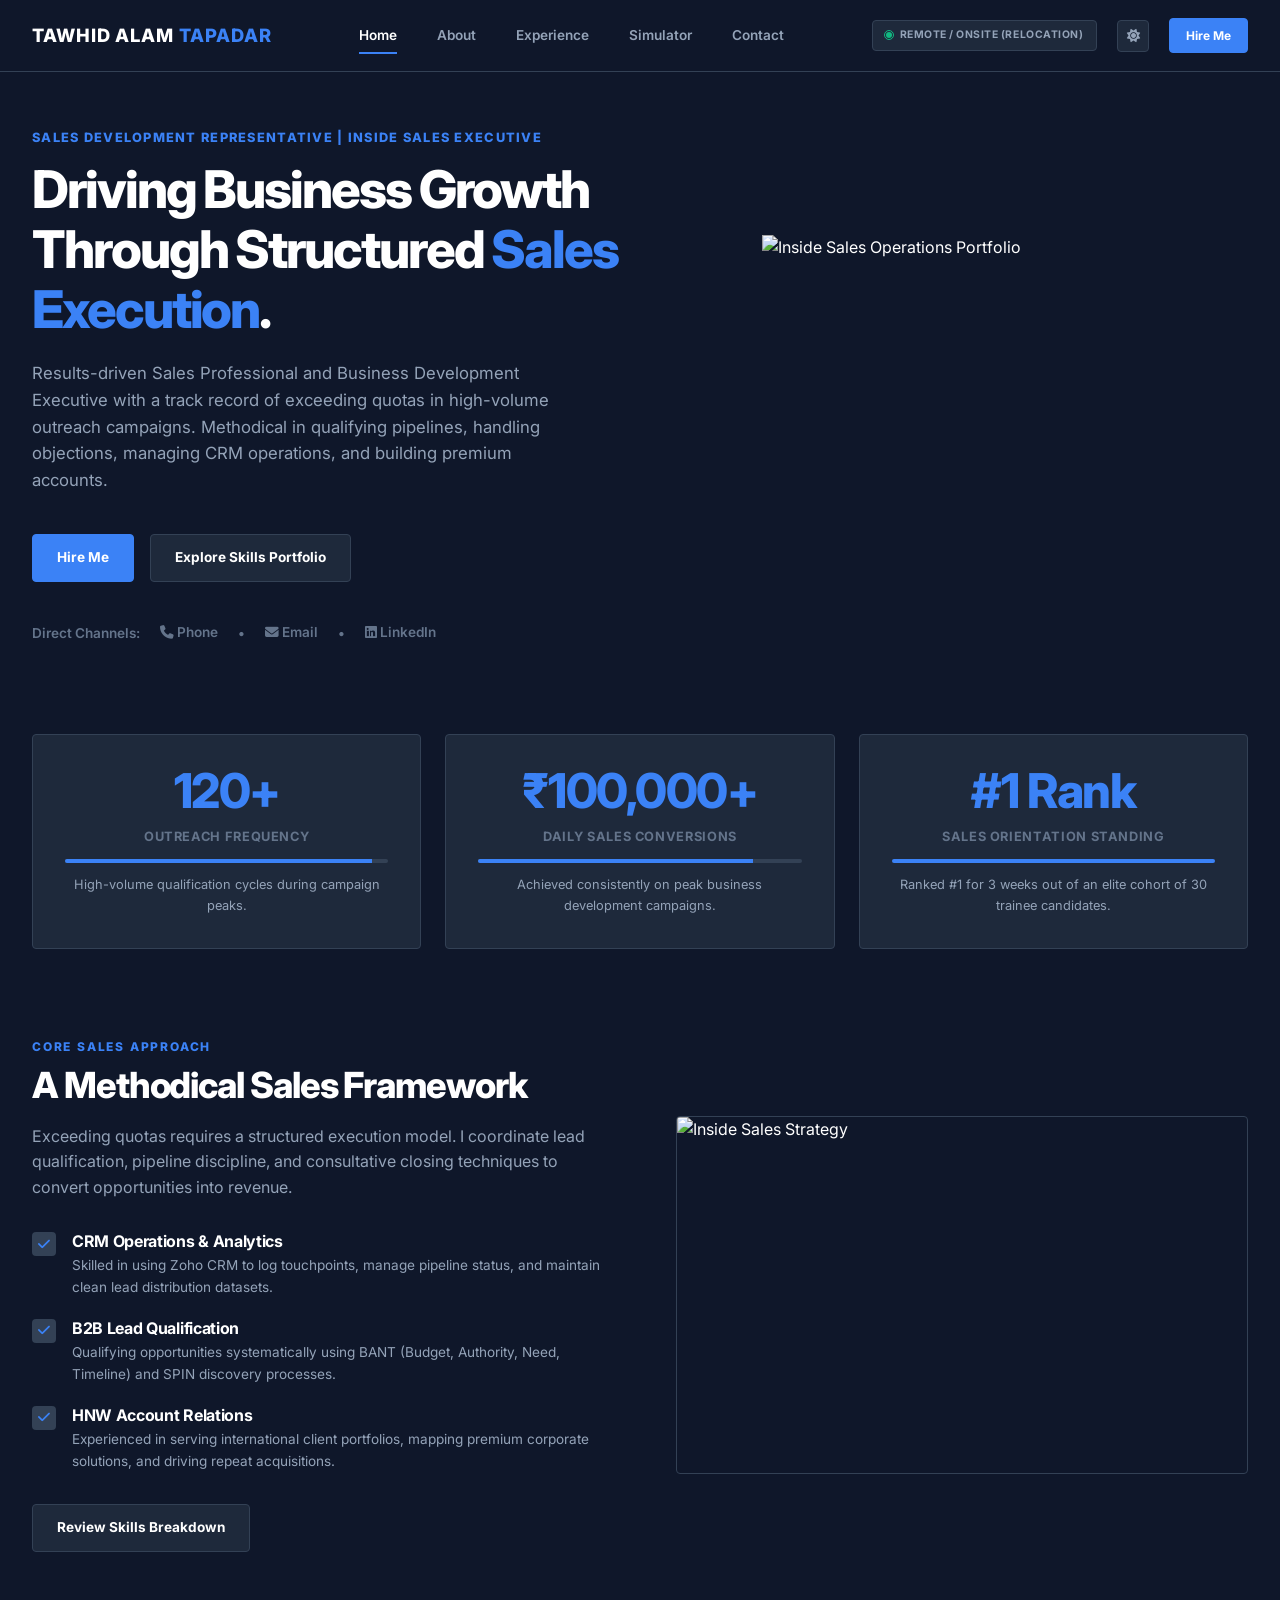
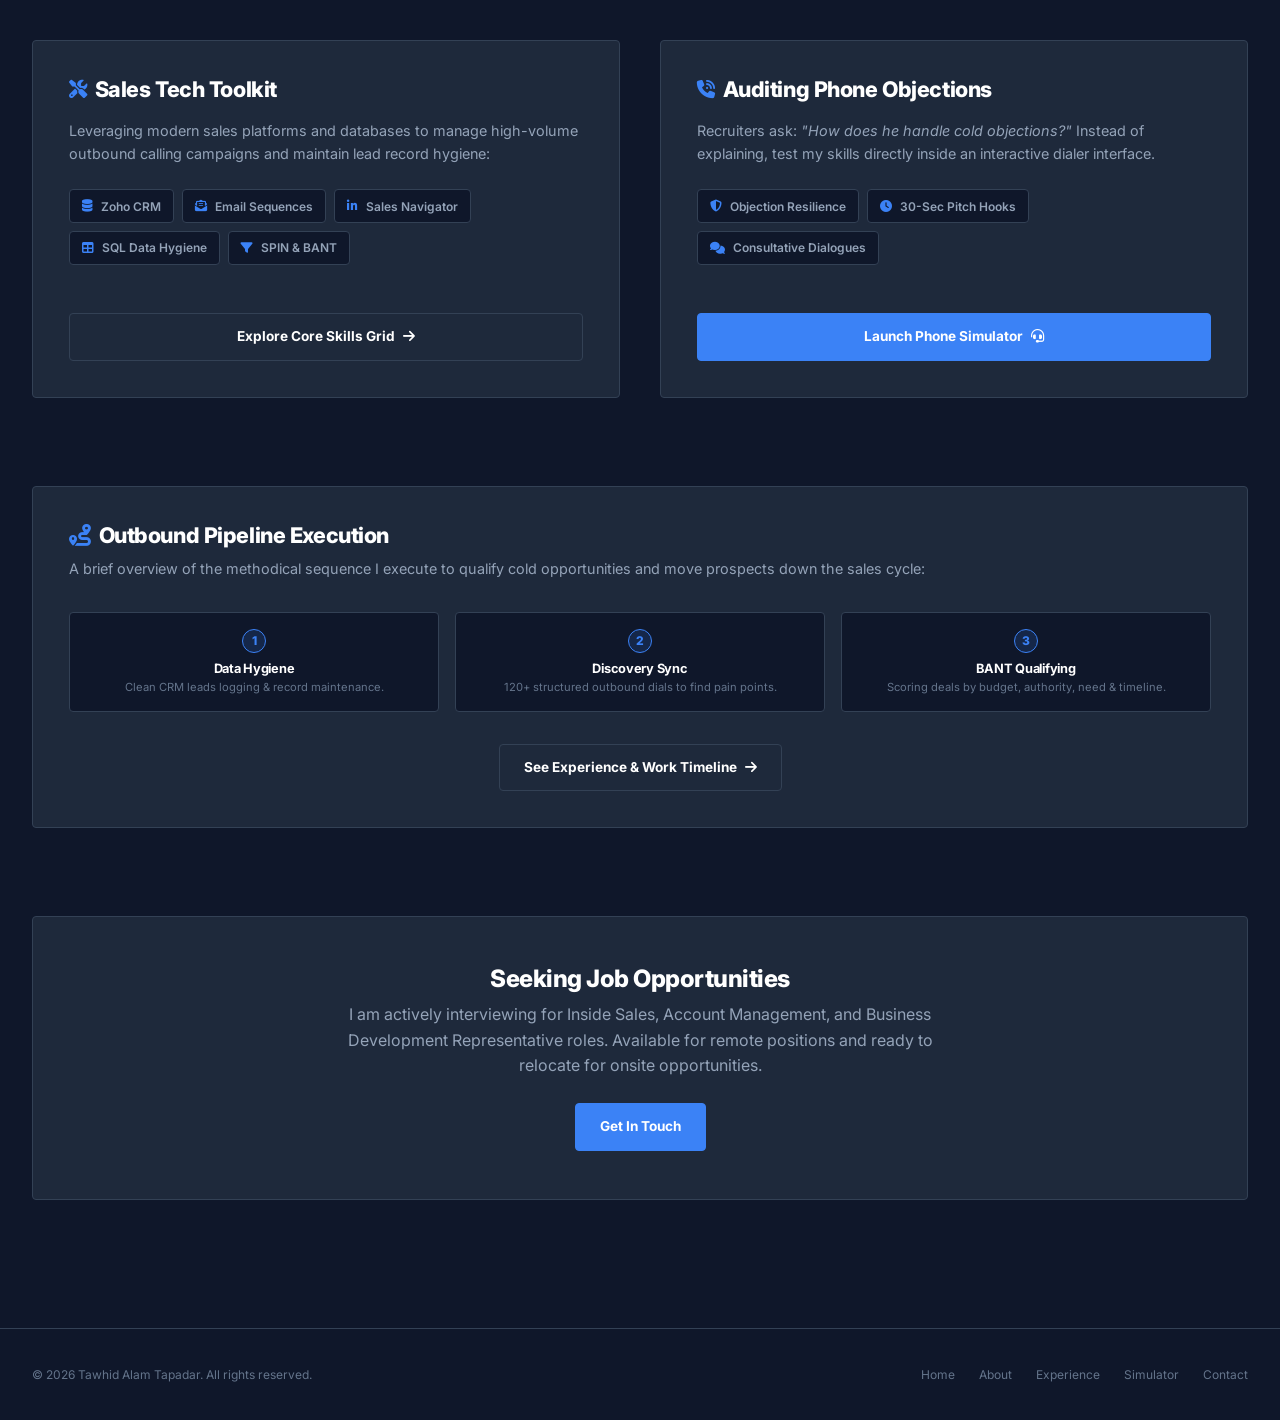
==== index.html @ 0645d8db "Add files via upload" ====
<!DOCTYPE html>
<html lang="en" data-theme="dark">
<head>
    <script>
        // Apply theme immediately to prevent transition flash
        const savedTheme = localStorage.getItem('theme') || 'dark';
        document.documentElement.setAttribute('data-theme', savedTheme);
    </script>
    <meta charset="UTF-8">
    <meta name="viewport" content="width=device-width, initial-scale=1.0">
    <title>Tawhid Alam Tapadar | Inside Sales Executive & Business Development Representative</title>
    
    <!-- SEO Optimization -->
    <meta name="description" content="Portfolio of Tawhid Alam Tapadar, an Inside Sales Executive & Business Development Representative available for remote and onsite opportunities. Profile highlights pipeline management, CRM proficiency, and consultative selling.">
    <meta name="keywords" content="Inside Sales, Business Development Representative, SDR, Zoho CRM, BANT, SPIN, Outbound Sales, Recruiting, Tawhid Alam Tapadar">
    
    <!-- Stylesheets -->
    <link rel="stylesheet" href="https://cdnjs.cloudflare.com/ajax/libs/font-awesome/6.4.0/css/all.min.css">
    <link rel="stylesheet" href="./styles.css">
</head>
<body>
    <!-- Navigation Header (Clean Typographic) -->
    <header class="global-header">
        <nav class="nav-container">
            <a href="./index.html" class="logo" id="navLogo">
                TAWHID ALAM <span>TAPADAR</span>
            </a>
            
            <div class="nav-links">
                <a href="./index.html" class="nav-link active">Home</a>
                <a href="./about.html" class="nav-link">About</a>
                <a href="./experience.html" class="nav-link">Experience</a>
                <a href="./simulator.html" class="nav-link">Simulator</a>
                <a href="./contact.html" class="nav-link">Contact</a>
            </div>
            
            <div class="nav-actions">
                <div class="status-badge" id="outreachBadge">
                    <span class="status-dot"></span>
                    Remote / Onsite (Relocation)
                </div>
                <button class="theme-toggle" id="themeToggle" aria-label="Toggle Theme">
                    <!-- Icon loaded via Javascript -->
                </button>
                <a href="./contact.html" class="btn btn-primary" style="font-size: 0.75rem; padding: 0.45rem 1rem;">Hire Me</a>
                <button class="hamburger" id="hamburger" aria-label="Toggle Menu">
                    <span></span>
                    <span></span>
                    <span></span>
                </button>
            </div>
        </nav>
    </header>

    <!-- Mobile Nav Overlay -->
    <div class="mobile-nav-overlay" id="mobileNav">
        <div class="mobile-nav-links">
            <a href="./index.html" class="mobile-nav-link active">Home</a>
            <a href="./about.html" class="mobile-nav-link">About</a>
            <a href="./experience.html" class="mobile-nav-link">Experience</a>
            <a href="./simulator.html" class="mobile-nav-link">Simulator</a>
            <a href="./contact.html" class="mobile-nav-link">Contact</a>
            <a href="./contact.html" class="mobile-nav-link" style="color: var(--accent-blue);">Hire Me</a>
        </div>
    </div>

    <!-- Main Content -->
    <main class="container">
        <!-- Hero Section -->
        <section class="hero-grid">
            <div class="hero-content">
                <span class="hero-tag">Sales Development Representative | Inside Sales Executive</span>
                <h1 class="hero-title">Driving Business Growth Through Structured <span class="highlight-text">Sales Execution</span>.</h1>
                <p class="hero-description">
                    Results-driven Sales Professional and Business Development Executive with a track record of exceeding quotas in high-volume outreach campaigns. Methodical in qualifying pipelines, handling objections, managing CRM operations, and building premium accounts.
                </p>
                <div class="hero-ctas">
                    <a href="./contact.html" class="btn btn-primary">Hire Me</a>
                    <a href="./about.html" class="btn btn-secondary">Explore Skills Portfolio</a>
                </div>
                <div class="hero-socials">
                    <span>Direct Channels:</span>
                    <a href="tel:+918011998248" class="hero-social-link" title="Call">
                        <i class="fa-solid fa-phone"></i> Phone
                    </a>
                    <span>•</span>
                    <a href="mailto:tapadarakram@gmail.com" class="hero-social-link" title="Email">
                        <i class="fa-solid fa-envelope"></i> Email
                    </a>
                    <span>•</span>
                    <a href="https://linkedin.com/in/md-tawhid-alam-ab8824304" target="_blank" rel="noopener noreferrer" class="hero-social-link" title="LinkedIn">
                        <i class="fa-brands fa-linkedin"></i> LinkedIn
                    </a>
                </div>
            </div>
            
            <div class="hero-visual">
                <img src="https://placehold.co/600x400/1e293b/3b82f6?text=Sales+Operations+Dashboard" alt="Inside Sales Operations Portfolio" class="preview-img">
            </div>
        </section>

        <!-- Stats Dashboard Section (With Animated Progress Bars) -->
        <section class="stats-dashboard fade-up-trigger" id="statsDashboard">
            <div class="glass-card stat-card">
                <div class="stat-number" data-value="120" data-suffix="+">0</div>
                <div class="stat-label">Outreach Frequency</div>
                <div class="stat-progress-container">
                    <div class="stat-progress-bar" data-width="95%"></div>
                </div>
                <div class="stat-desc">High-volume qualification cycles during campaign peaks.</div>
            </div>
            <div class="glass-card stat-card revenue">
                <div class="stat-number" data-value="100000" data-prefix="₹" data-suffix="+">0</div>
                <div class="stat-label">Daily Sales Conversions</div>
                <div class="stat-progress-container">
                    <div class="stat-progress-bar" data-width="85%"></div>
                </div>
                <div class="stat-desc">Achieved consistently on peak business development campaigns.</div>
            </div>
            <div class="glass-card stat-card">
                <div class="stat-number" data-value="1" data-prefix="#" data-suffix=" Rank">0</div>
                <div class="stat-label">Sales Orientation Standing</div>
                <div class="stat-progress-container">
                    <div class="stat-progress-bar" data-width="100%"></div>
                </div>
                <div class="stat-desc">Ranked #1 for 3 weeks out of an elite cohort of 30 trainee candidates.</div>
            </div>
        </section>

        <!-- Complete Skills Focus Section -->
        <section class="home-split fade-up-trigger">
            <div class="home-split-content">
                <div class="section-subtitle">Core Sales Approach</div>
                <h2 class="section-title">A Methodical Sales Framework</h2>
                <p style="color: var(--text-secondary); margin-top: 1rem;">
                    Exceeding quotas requires a structured execution model. I coordinate lead qualification, pipeline discipline, and consultative closing techniques to convert opportunities into revenue.
                </p>
                <div class="bullet-list">
                    <div class="bullet-item">
                        <div class="bullet-icon"><i class="fa-solid fa-check"></i></div>
                        <div class="bullet-content">
                            <h4>CRM Operations & Analytics</h4>
                            <p>Skilled in using Zoho CRM to log touchpoints, manage pipeline status, and maintain clean lead distribution datasets.</p>
                        </div>
                    </div>
                    <div class="bullet-item">
                        <div class="bullet-icon"><i class="fa-solid fa-check"></i></div>
                        <div class="bullet-content">
                            <h4>B2B Lead Qualification</h4>
                            <p>Qualifying opportunities systematically using BANT (Budget, Authority, Need, Timeline) and SPIN discovery processes.</p>
                        </div>
                    </div>
                    <div class="bullet-item">
                        <div class="bullet-icon"><i class="fa-solid fa-check"></i></div>
                        <div class="bullet-content">
                            <h4>HNW Account Relations</h4>
                            <p>Experienced in serving international client portfolios, mapping premium corporate solutions, and driving repeat acquisitions.</p>
                        </div>
                    </div>
                </div>
                <a href="./about.html" class="btn btn-secondary">Review Skills Breakdown</a>
            </div>
            <div class="home-split-preview">
                <div class="preview-img-container">
                    <img src="https://placehold.co/600x400/1e293b/94a3b8?text=Inside+Sales+Account+Management" alt="Inside Sales Strategy" class="preview-img">
                </div>
            </div>
        </section>

        <!-- Concise Teasers (Hooks to other pages) -->
        <section class="home-hooks-grid fade-up-trigger">
            <!-- Card 1: SDR Tech Stack Teaser -->
            <div class="glass-card teaser-card">
                <div>
                    <h3><i class="fa-solid fa-screwdriver-wrench"></i> Sales Tech Toolkit</h3>
                    <p>
                        Leveraging modern sales platforms and databases to manage high-volume outbound calling campaigns and maintain lead record hygiene:
                    </p>
                    <div class="teaser-tags">
                        <span class="teaser-tag"><i class="fa-solid fa-database"></i> Zoho CRM</span>
                        <span class="teaser-tag"><i class="fa-solid fa-envelope-open-text"></i> Email Sequences</span>
                        <span class="teaser-tag"><i class="fa-brands fa-linkedin-in"></i> Sales Navigator</span>
                        <span class="teaser-tag"><i class="fa-solid fa-table"></i> SQL Data Hygiene</span>
                        <span class="teaser-tag"><i class="fa-solid fa-filter"></i> SPIN & BANT</span>
                    </div>
                </div>
                <a href="./about.html" class="btn btn-secondary" style="width: 100%; margin-top: 1.5rem;">
                    Explore Core Skills Grid <i class="fa-solid fa-arrow-right"></i>
                </a>
            </div>

            <!-- Card 2: Phone Skill Simulator Callout -->
            <div class="glass-card teaser-card">
                <div>
                    <h3><i class="fa-solid fa-phone-volume"></i> Auditing Phone Objections</h3>
                    <p>
                        Recruiters ask: <em>"How does he handle cold objections?"</em> Instead of explaining, test my skills directly inside an interactive dialer interface.
                    </p>
                    <div class="teaser-tags">
                        <span class="teaser-tag"><i class="fa-solid fa-shield-halved"></i> Objection Resilience</span>
                        <span class="teaser-tag"><i class="fa-solid fa-clock"></i> 30-Sec Pitch Hooks</span>
                        <span class="teaser-tag"><i class="fa-solid fa-comments"></i> Consultative Dialogues</span>
                    </div>
                </div>
                <a href="./simulator.html" class="btn btn-primary" style="width: 100%; margin-top: 1.5rem;">
                    Launch Phone Simulator <i class="fa-solid fa-headset"></i>
                </a>
            </div>
        </section>

        <!-- Card 3: Outbound Execution Pipeline Flow (Teaser) -->
        <section class="glass-card fade-up-trigger" style="margin-bottom: 5.5rem;">
            <h3 style="font-size: 1.35rem; font-weight: 800; margin-bottom: 0.5rem; display: flex; align-items: center; gap: 0.5rem;">
                <i class="fa-solid fa-route" style="color: var(--accent-blue);"></i> Outbound Pipeline Execution
            </h3>
            <p style="color: var(--text-secondary); font-size: 0.9rem; margin-bottom: 2rem;">
                A brief overview of the methodical sequence I execute to qualify cold opportunities and move prospects down the sales cycle:
            </p>
            
            <div class="teaser-flow">
                <div class="teaser-flow-step">
                    <div class="teaser-flow-num">1</div>
                    <h4>Data Hygiene</h4>
                    <p>Clean CRM leads logging & record maintenance.</p>
                </div>
                <div class="teaser-flow-step">
                    <div class="teaser-flow-num">2</div>
                    <h4>Discovery Sync</h4>
                    <p>120+ structured outbound dials to find pain points.</p>
                </div>
                <div class="teaser-flow-step">
                    <div class="teaser-flow-num">3</div>
                    <h4>BANT Qualifying</h4>
                    <p>Scoring deals by budget, authority, need & timeline.</p>
                </div>
            </div>
            
            <div style="text-align: center; margin-top: 2rem;">
                <a href="./experience.html" class="btn btn-secondary">
                    See Experience & Work Timeline <i class="fa-solid fa-arrow-right"></i>
                </a>
            </div>
        </section>

        <!-- CTA Callout Section -->
        <section class="glass-card fade-up-trigger" style="text-align: center; padding: 3rem;">
            <h3 style="font-size: 1.5rem; font-weight: 800; margin-bottom: 0.5rem;">Seeking Job Opportunities</h3>
            <p style="color: var(--text-secondary); max-width: 600px; margin: 0 auto 1.5rem;">
                I am actively interviewing for Inside Sales, Account Management, and Business Development Representative roles. Available for remote positions and ready to relocate for onsite opportunities.
            </p>
            <a href="./contact.html" class="btn btn-primary">Get In Touch</a>
        </section>
    </main>

    <!-- Global Footer -->
    <footer class="global-footer">
        <div class="footer-container">
            <div class="footer-copyright">
                &copy; 2026 Tawhid Alam Tapadar. All rights reserved.
            </div>
            <div class="footer-links">
                <a href="./index.html">Home</a>
                <a href="./about.html">About</a>
                <a href="./experience.html">Experience</a>
                <a href="./simulator.html">Simulator</a>
                <a href="./contact.html">Contact</a>
            </div>
        </div>
    </footer>

    <!-- Scripts -->
    <script src="./script.js"></script>
</body>
</html>
---- styles.css ----
/* 
 * styles.css - Clean, Professional Business Portfolio (Advanced Animations)
 * Brand Profile: Solid Slate & Corporate Blue. No gradients.
 * Refined transitions, border expansions, progress bars, and entrance keyframes.
 */

/* ==========================================
   1. Google Fonts & CSS Variables
   ========================================== */
@import url('https://fonts.googleapis.com/css2?family=Inter:wght@300;400;500;600;700;800&display=swap');

:root {
    /* Color Palette - Solid Dark Slate */
    --bg-color: #0f172a;
    --surface-solid: #1e293b;
    --surface-hover: #1e293b; /* Managed via border expansions */
    --border-color: #334155;
    --border-hover: #3b82f6;   /* Active corporate blue */
    
    --text-primary: #ffffff;
    --text-secondary: #94a3b8;
    --text-muted: #64748b;
    
    /* Solid Business Accents */
    --accent-blue: #3b82f6;
    --accent-blue-hover: #2563eb;
    --accent-blue-glow: rgba(59, 130, 246, 0.15);
    --accent-emerald: #10b981;
    --accent-emerald-glow: rgba(16, 185, 129, 0.15);
    
    /* Layout Variables */
    --font-primary: 'Inter', sans-serif;
    --radius-sm: 4px;
    --radius-md: 6px;
    --transition-fast: 0.15s ease;
    --transition-normal: 0.4s cubic-bezier(0.16, 1, 0.3, 1);
    --max-width: 1440px;
    --header-height: 72px;
}

/* Light Mode Variables - Crisp Slate Gallery */
[data-theme="light"] {
    --bg-color: #f8fafc;
    --surface-solid: #ffffff;
    --surface-hover: #ffffff;
    --border-color: #e2e8f0;
    --border-hover: #2563eb;
    
    --text-primary: #0f172a;
    --text-secondary: #475569;
    --text-muted: #94a3b8;
    
    --accent-blue: #2563eb;
    --accent-blue-hover: #1d4ed8;
    --accent-blue-glow: rgba(37, 99, 235, 0.08);
}

/* ==========================================
   2. Reset & Global Styles
   ========================================== */
*, *::before, *::after {
    box-sizing: border-box;
    margin: 0;
    padding: 0;
}

html {
    scroll-behavior: smooth;
    font-size: 16px;
}

body {
    background-color: var(--bg-color);
    color: var(--text-primary);
    font-family: var(--font-primary);
    line-height: 1.6;
    overflow-x: hidden;
    min-height: 100vh;
    opacity: 0; /* Managed via entry animation in script.js */
    animation: bodyFadeIn 0.5s ease forwards;
    transition: background-color var(--transition-normal), color var(--transition-normal);
}

@keyframes bodyFadeIn {
    to { opacity: 1; }
}

h1, h2, h3, h4, h5, h6 {
    font-weight: 800;
    line-height: 1.2;
    color: var(--text-primary);
    letter-spacing: -0.02em;
}

a {
    color: inherit;
    text-decoration: none;
    transition: color var(--transition-fast);
}

ul {
    list-style: none;
}

img {
    max-width: 100%;
    height: auto;
    display: block;
}

button {
    font-family: inherit;
    cursor: pointer;
    background: none;
    border: none;
    outline: none;
}

/* ==========================================
   3. Navigation Header (Clean Typographic)
   ========================================== */
.global-header {
    position: fixed;
    top: 0;
    left: 0;
    width: 100%;
    height: var(--header-height);
    background-color: var(--bg-color);
    border-bottom: 1px solid var(--border-color);
    z-index: 1000;
    transition: background-color var(--transition-normal), border-color var(--transition-normal);
}

.nav-container {
    max-width: var(--max-width);
    height: 100%;
    margin: 0 auto;
    padding: 0 2rem;
    display: flex;
    align-items: center;
    justify-content: space-between;
}

.logo {
    font-weight: 800;
    font-size: 1.15rem;
    letter-spacing: 0.05em;
    text-transform: uppercase;
    position: relative;
    overflow: hidden;
}

.logo span {
    color: var(--accent-blue);
    position: relative;
}

.nav-links {
    display: flex;
    align-items: center;
    gap: 2.5rem;
}

.nav-link {
    font-size: 0.85rem;
    font-weight: 600;
    color: var(--text-secondary);
    padding: 0.25rem 0;
    position: relative;
    transition: color var(--transition-fast);
}

.nav-link:hover, .nav-link.active {
    color: var(--text-primary);
}

.nav-link::after {
    content: '';
    position: absolute;
    bottom: -4px;
    left: 0;
    width: 100%;
    height: 2px;
    background-color: var(--accent-blue);
    transform: scaleX(0);
    transform-origin: right;
    transition: transform var(--transition-normal);
}

.nav-link:hover::after, .nav-link.active::after {
    transform: scaleX(1);
    transform-origin: left;
}

.nav-actions {
    display: flex;
    align-items: center;
    gap: 1.25rem;
}

.status-badge {
    display: flex;
    align-items: center;
    gap: 0.5rem;
    padding: 0.4rem 0.8rem;
    border-radius: var(--radius-sm);
    background-color: var(--surface-solid);
    font-size: 0.65rem;
    font-weight: 700;
    border: 1px solid var(--border-color);
    letter-spacing: 0.05em;
    text-transform: uppercase;
    color: var(--text-secondary);
    position: relative;
}

.status-dot {
    width: 6px;
    height: 6px;
    border-radius: 50%;
    background-color: var(--accent-emerald);
    position: relative;
}

.status-dot::after {
    content: '';
    position: absolute;
    top: -2px;
    left: -2px;
    width: 10px;
    height: 10px;
    border-radius: 50%;
    border: 1px solid var(--accent-emerald);
    animation: badgePulse 2s infinite;
}

@keyframes badgePulse {
    0% { transform: scale(1); opacity: 1; }
    100% { transform: scale(2.2); opacity: 0; }
}

.theme-toggle {
    display: flex;
    align-items: center;
    justify-content: center;
    width: 32px;
    height: 32px;
    border-radius: var(--radius-sm);
    border: 1px solid var(--border-color);
    background-color: var(--surface-solid);
    color: var(--text-secondary);
    transition: all var(--transition-fast);
}

.theme-toggle:hover {
    color: var(--text-primary);
    border-color: var(--border-hover);
    transform: rotate(15deg);
}

.hamburger {
    display: none;
    flex-direction: column;
    gap: 4px;
    width: 20px;
    height: 12px;
    justify-content: space-between;
}

.hamburger span {
    width: 100%;
    height: 2px;
    background-color: var(--text-primary);
    transition: all 0.3s ease;
}

/* Mobile Nav Overlay */
.mobile-nav-overlay {
    position: fixed;
    top: 0;
    right: -100%;
    width: 100%;
    max-width: 260px;
    height: 100vh;
    background-color: var(--surface-solid);
    border-left: 1px solid var(--border-color);
    z-index: 999;
    padding: 80px 1.5rem 1.5rem;
    display: flex;
    flex-direction: column;
    gap: 1.5rem;
    box-shadow: -5px 0 15px rgba(0,0,0,0.15);
    transition: right 0.3s ease;
}

.mobile-nav-overlay.active {
    right: 0;
}

.mobile-nav-links {
    display: flex;
    flex-direction: column;
    gap: 1.25rem;
}

.mobile-nav-link {
    font-size: 0.95rem;
    font-weight: 500;
    color: var(--text-secondary);
    border-bottom: 1px solid var(--border-color);
    padding-bottom: 0.4rem;
}

.mobile-nav-link.active {
    color: var(--accent-blue);
}

/* ==========================================
   4. Layout Containers & Clean Animated Cards
   ========================================== */
.container {
    max-width: var(--max-width);
    margin: 0 auto;
    padding: calc(var(--header-height) + 3.5rem) 2rem 4rem;
}

.section-title-wrapper {
    margin-bottom: 3.5rem;
}

.section-subtitle {
    font-size: 0.75rem;
    font-weight: 800;
    text-transform: uppercase;
    letter-spacing: 0.15em;
    color: var(--accent-blue);
    margin-bottom: 0.5rem;
    animation: subtitleSlide 0.6s ease forwards;
}

@keyframes subtitleSlide {
    from { opacity: 0; transform: translateY(-5px); }
    to { opacity: 1; transform: translateY(0); }
}

.section-title {
    font-size: 2.25rem;
    font-weight: 800;
    letter-spacing: -0.03em;
    line-height: 1.2;
}

.highlight-text {
    color: var(--accent-blue);
}

/* Premium Card - Solid Border Expanding Micro-Animation */
.glass-card {
    background-color: var(--surface-solid);
    border: 1px solid var(--border-color);
    border-radius: var(--radius-sm);
    padding: 2.25rem;
    position: relative;
    overflow: hidden;
    transition: border-color var(--transition-normal), transform var(--transition-normal), box-shadow var(--transition-normal);
}

.glass-card::before {
    content: '';
    position: absolute;
    top: 0;
    left: 0;
    width: 100%;
    height: 3px;
    background-color: var(--accent-blue);
    transform: scaleX(0);
    transform-origin: left;
    transition: transform var(--transition-normal);
}

.glass-card:hover {
    border-color: var(--border-hover);
    transform: translateY(-4px);
    box-shadow: 0 12px 30px rgba(0, 0, 0, 0.15);
}

.glass-card:hover::before {
    transform: scaleX(1);
}

/* Solid Buttons with Active Micro-Slides */
.btn {
    display: inline-flex;
    align-items: center;
    justify-content: center;
    gap: 0.5rem;
    padding: 0.75rem 1.5rem;
    border-radius: var(--radius-sm);
    font-weight: 700;
    font-size: 0.85rem;
    position: relative;
    overflow: hidden;
    z-index: 1;
    transition: all var(--transition-fast);
}

.btn-primary {
    background-color: var(--accent-blue);
    color: #ffffff;
    border: 1px solid var(--accent-blue);
}

.btn-primary:hover {
    background-color: var(--accent-blue-hover);
    border-color: var(--accent-blue-hover);
    transform: translateY(-2px);
    box-shadow: 0 4px 15px var(--accent-blue-glow);
}

.btn-secondary {
    background-color: var(--surface-solid);
    border: 1px solid var(--border-color);
    color: var(--text-primary);
}

.btn-secondary:hover {
    background-color: var(--surface-hover);
    border-color: var(--border-hover);
    transform: translateY(-2px);
}

/* ==========================================
   5. Home Page (index.html) Styles
   ========================================== */
.hero-grid {
    display: grid;
    grid-template-columns: 1.15fr 0.85fr;
    gap: 4.5rem;
    align-items: center;
    margin-bottom: 5.5rem;
}

.hero-tag {
    font-size: 0.8rem;
    font-weight: 800;
    color: var(--accent-blue);
    margin-bottom: 0.75rem;
    display: block;
    text-transform: uppercase;
    letter-spacing: 0.1em;
}

.hero-title {
    font-size: 3.25rem;
    line-height: 1.15;
    font-weight: 800;
    letter-spacing: -0.04em;
    margin-bottom: 1.25rem;
}

.hero-description {
    font-size: 1.05rem;
    color: var(--text-secondary);
    margin-bottom: 2.5rem;
    max-width: 540px;
}

.hero-ctas {
    display: flex;
    gap: 1rem;
    flex-wrap: wrap;
    margin-bottom: 2.5rem;
}

.hero-socials {
    display: flex;
    align-items: center;
    gap: 1.25rem;
    color: var(--text-muted);
    font-size: 0.85rem;
    font-weight: 600;
}

.hero-social-link {
    position: relative;
    padding-bottom: 2px;
}

.hero-social-link::after {
    content: '';
    position: absolute;
    bottom: 0;
    left: 0;
    width: 100%;
    height: 1px;
    background-color: var(--accent-blue);
    transform: scaleX(0);
    transition: transform var(--transition-fast);
}

.hero-social-link:hover {
    color: var(--text-primary);
}

.hero-social-link:hover::after {
    transform: scaleX(1);
}

/* Stats Dashboard Section (Animated) */
.stats-dashboard {
    display: grid;
    grid-template-columns: repeat(3, 1fr);
    gap: 1.5rem;
    margin-bottom: 5.5rem;
}

.stat-card {
    text-align: center;
    padding: 2rem;
    border-radius: var(--radius-sm);
    position: relative;
}

.stat-number {
    font-size: 3rem;
    font-weight: 800;
    line-height: 1;
    margin-bottom: 0.75rem;
    color: var(--accent-blue);
    letter-spacing: -0.03em;
}

.stat-label {
    font-size: 0.8rem;
    font-weight: 700;
    text-transform: uppercase;
    letter-spacing: 0.05em;
    color: var(--text-muted);
    margin-bottom: 0.75rem;
}

/* Stat Progress Bar (Advanced Feature) */
.stat-progress-container {
    width: 100%;
    height: 4px;
    background-color: var(--border-color);
    border-radius: 2px;
    overflow: hidden;
    margin-bottom: 0.75rem;
}

.stat-progress-bar {
    height: 100%;
    background-color: var(--accent-blue);
    width: 0;
    transition: width 1.5s cubic-bezier(0.16, 1, 0.3, 1);
}

.stat-desc {
    font-size: 0.8rem;
    color: var(--text-secondary);
}

/* Home Section Layouts */
.home-split {
    display: grid;
    grid-template-columns: 1fr 1fr;
    gap: 4.5rem;
    align-items: center;
    margin-bottom: 5.5rem;
}

.preview-img-container {
    position: relative;
    overflow: hidden;
    border-radius: var(--radius-sm);
    border: 1px solid var(--border-color);
}

.preview-img {
    width: 100%;
    aspect-ratio: 16/10;
    object-fit: cover;
    transition: transform var(--transition-normal);
}

.preview-img-container:hover .preview-img {
    transform: scale(1.03);
}

.bullet-list {
    display: grid;
    gap: 1.25rem;
    margin: 2rem 0;
}

.bullet-item {
    display: flex;
    gap: 1rem;
    align-items: flex-start;
}

.bullet-icon {
    display: flex;
    align-items: center;
    justify-content: center;
    width: 24px;
    height: 24px;
    border-radius: var(--radius-sm);
    background-color: var(--border-color);
    color: var(--accent-blue);
    flex-shrink: 0;
    font-weight: bold;
    font-size: 0.85rem;
    transition: background-color var(--transition-fast), color var(--transition-fast);
}

.bullet-item:hover .bullet-icon {
    background-color: var(--accent-blue-glow);
}

.bullet-content h4 {
    font-size: 1rem;
    font-weight: 700;
    margin-bottom: 0.25rem;
}

.bullet-content p {
    font-size: 0.85rem;
    color: var(--text-secondary);
}

/* ==========================================
   6. About Page (about.html) Styles
   ========================================== */
/* About Page Redesigned Grid Layouts */
.about-profile-grid {
    display: grid;
    grid-template-columns: 0.8fr 1.2fr;
    gap: 2.5rem;
    align-items: stretch;
    margin-bottom: 2.5rem;
}

.about-sidebar {
    display: grid;
    gap: 1.5rem;
}

.about-split-grid {
    display: grid;
    grid-template-columns: 1fr 1fr;
    gap: 2.5rem;
    align-items: start;
    margin-top: 2.5rem;
}

.profile-card {
    text-align: center;
}

.profile-image-container {
    width: 130px;
    height: 130px;
    border-radius: 50%;
    overflow: hidden;
    margin: 0 auto 1.25rem;
    border: 1px solid var(--border-color);
    transition: border-color var(--transition-fast);
}

.profile-card:hover .profile-image-container {
    border-color: var(--accent-blue);
}

.profile-img {
    width: 100%;
    height: 100%;
    object-fit: cover;
}

.profile-title {
    font-size: 1.35rem;
    margin-bottom: 0.25rem;
}

.profile-subtitle {
    font-size: 0.8rem;
    color: var(--accent-blue);
    font-weight: 700;
    text-transform: uppercase;
    letter-spacing: 0.05em;
    margin-bottom: 1rem;
}

.about-contact-info {
    display: grid;
    gap: 0.85rem;
    text-align: left;
    margin-top: 1.25rem;
    padding-top: 1.25rem;
    border-top: 1px solid var(--border-color);
}

.contact-info-item {
    display: flex;
    align-items: center;
    gap: 0.75rem;
    font-size: 0.8rem;
    color: var(--text-secondary);
}

/* Skills grid styling (Micro-lifts & glows) */
.skills-block {
    margin-bottom: 2.5rem;
}

.skills-category-title {
    font-size: 1.1rem;
    font-weight: 800;
    margin-bottom: 1.25rem;
    display: flex;
    align-items: center;
    gap: 0.5rem;
    border-left: 3px solid var(--accent-blue);
    padding-left: 0.75rem;
}

.skills-grid {
    display: grid;
    grid-template-columns: repeat(auto-fill, minmax(160px, 1fr));
    gap: 1rem;
}

.skill-tag-card {
    display: flex;
    flex-direction: column;
    align-items: flex-start;
    padding: 1rem;
    background-color: var(--surface-solid);
    border: 1px solid var(--border-color);
    border-radius: var(--radius-sm);
    transition: border-color var(--transition-normal), transform var(--transition-normal);
}

.skill-tag-card:hover {
    border-color: var(--accent-blue);
    transform: translateY(-2px);
}

.skill-tag-icon {
    font-size: 1.25rem;
    margin-bottom: 0.5rem;
    transition: transform var(--transition-fast);
}

.skill-tag-card:hover .skill-tag-icon {
    transform: scale(1.1);
}

.skill-tag-name {
    font-size: 0.85rem;
    font-weight: 700;
    margin-bottom: 0.15rem;
}

.skill-tag-level {
    font-size: 0.7rem;
    color: var(--text-muted);
}

/* Circular fluency grid */
.languages-grid {
    display: grid;
    grid-template-columns: repeat(auto-fill, minmax(110px, 1fr));
    gap: 1rem;
}

.lang-card {
    text-align: center;
    padding: 1.25rem 0.5rem;
}

.lang-circle {
    position: relative;
    width: 52px;
    height: 52px;
    margin: 0 auto 0.75rem;
    display: flex;
    align-items: center;
    justify-content: center;
}

.lang-circle svg {
    width: 100%;
    height: 100%;
    transform: rotate(-90deg);
}

.lang-circle circle {
    fill: none;
    stroke-width: 3.5;
}

.lang-circle .circle-bg {
    stroke: var(--border-color);
}

.lang-circle .circle-progress {
    stroke: var(--accent-blue);
    stroke-linecap: round;
    transition: stroke-dashoffset 1s ease;
}

.lang-percent {
    position: absolute;
    font-size: 0.7rem;
    font-weight: 800;
}

.lang-name {
    font-size: 0.85rem;
    font-weight: 700;
}

.lang-level {
    font-size: 0.65rem;
    color: var(--text-muted);
}

/* Interactive Challenge Auditor Widget (Advanced Feature) */
.auditor-widget-card {
    background-color: var(--surface-solid);
    border: 1px solid var(--border-color);
    padding: 2rem;
    border-radius: var(--radius-sm);
    margin-bottom: 2.5rem;
}

.auditor-tabs {
    display: grid;
    grid-template-columns: repeat(3, 1fr);
    gap: 0.5rem;
    margin-top: 1rem;
    margin-bottom: 1.5rem;
}

.auditor-tab-btn {
    background-color: var(--bg-color);
    border: 1px solid var(--border-color);
    padding: 0.75rem 0.5rem;
    border-radius: var(--radius-sm);
    font-size: 0.75rem;
    font-weight: 700;
    color: var(--text-secondary);
    text-align: center;
    transition: all var(--transition-fast);
}

.auditor-tab-btn:hover, .auditor-tab-btn.active {
    background-color: var(--accent-blue);
    border-color: var(--accent-blue);
    color: white;
}

.auditor-result {
    display: none;
    animation: fadeUp 0.4s ease forwards;
}

.auditor-result.active {
    display: block;
}

.auditor-result-title {
    font-size: 0.95rem;
    font-weight: 700;
    margin-bottom: 0.5rem;
    color: var(--text-primary);
}

.auditor-result-desc {
    font-size: 0.8rem;
    color: var(--text-secondary);
    margin-bottom: 1rem;
}

.auditor-skills-linked {
    display: flex;
    flex-wrap: wrap;
    gap: 0.5rem;
}

/* Education Layout */
.edu-grid {
    display: grid;
    grid-template-columns: 1fr;
    gap: 1rem;
}

.edu-card {
    display: flex;
    gap: 1.25rem;
    padding: 1.5rem;
}

.edu-icon-box {
    display: flex;
    align-items: center;
    justify-content: center;
    width: 36px;
    height: 36px;
    border-radius: var(--radius-sm);
    background-color: var(--border-color);
    color: var(--accent-blue);
    flex-shrink: 0;
    font-size: 1.1rem;
}

.edu-details h4 {
    font-size: 1rem;
    font-weight: 700;
    margin-bottom: 0.25rem;
}

.edu-institution {
    font-size: 0.8rem;
    font-weight: 500;
    color: var(--text-secondary);
    margin-bottom: 0.25rem;
}

.edu-meta {
    display: flex;
    gap: 0.75rem;
    font-size: 0.7rem;
    color: var(--text-muted);
}

/* ==========================================
   7. Experience Page (experience.html) Styles
   ========================================== */
.experience-intro {
    max-width: 700px;
    margin-bottom: 3.5rem;
}

.experience-intro p {
    font-size: 1rem;
    color: var(--text-secondary);
}

.timeline-container {
    position: relative;
    padding-left: 1.75rem;
}

.timeline-container::before {
    content: '';
    position: absolute;
    top: 0;
    left: 4px;
    width: 1px;
    height: 100%;
    background-color: var(--border-color);
}

.timeline-item {
    position: relative;
    margin-bottom: 3rem;
}

.timeline-dot {
    position: absolute;
    left: -1.75rem;
    top: 6px;
    width: 10px;
    height: 10px;
    border-radius: 50%;
    background-color: var(--bg-color);
    border: 2px solid var(--accent-blue);
    z-index: 1;
    transition: background-color var(--transition-fast), border-color var(--transition-fast);
}

.timeline-item:hover .timeline-dot {
    background-color: var(--accent-blue);
}

.timeline-header {
    display: flex;
    justify-content: space-between;
    align-items: flex-start;
    flex-wrap: wrap;
    gap: 0.5rem;
    margin-bottom: 1rem;
}

.timeline-role {
    font-size: 1.35rem;
    font-weight: 800;
    letter-spacing: -0.01em;
}

.timeline-company {
    font-size: 0.95rem;
    font-weight: 600;
    color: var(--accent-blue);
    display: flex;
    align-items: center;
    gap: 0.5rem;
}

.timeline-date {
    font-size: 0.75rem;
    font-weight: 700;
    color: var(--text-muted);
    background-color: var(--border-color);
    padding: 0.2rem 0.6rem;
    border-radius: var(--radius-sm);
}

.timeline-content-card {
    padding: 2rem;
}

.timeline-summary {
    font-size: 0.95rem;
    color: var(--text-secondary);
    margin-bottom: 1.5rem;
}

.timeline-section-title {
    font-size: 0.85rem;
    font-weight: 800;
    text-transform: uppercase;
    letter-spacing: 0.05em;
    color: var(--text-muted);
    margin-bottom: 1rem;
    display: flex;
    align-items: center;
    gap: 0.5rem;
}

.timeline-section-title svg {
    color: var(--accent-blue);
    width: 14px;
    height: 14px;
}

.timeline-bullets {
    display: grid;
    gap: 0.85rem;
    margin-bottom: 1.75rem;
}

.timeline-bullet {
    display: flex;
    gap: 0.75rem;
    font-size: 0.9rem;
}

.timeline-bullet-icon {
    color: var(--accent-blue);
    flex-shrink: 0;
}

.timeline-accent-metrics {
    display: grid;
    grid-template-columns: repeat(auto-fit, minmax(180px, 1fr));
    gap: 1rem;
    margin-top: 1.5rem;
    padding-top: 1.5rem;
    border-top: 1px solid var(--border-color);
}

.metric-pill {
    background-color: var(--surface-solid);
    border: 1px solid var(--border-color);
    border-radius: var(--radius-sm);
    padding: 0.75rem 1rem;
    display: flex;
    align-items: center;
    gap: 0.75rem;
}

.metric-pill-icon {
    width: 30px;
    height: 30px;
    border-radius: var(--radius-sm);
    background-color: var(--border-color);
    color: var(--accent-blue);
    display: flex;
    align-items: center;
    justify-content: center;
    flex-shrink: 0;
    font-size: 0.85rem;
}

.metric-pill-info h5 {
    font-size: 1rem;
    font-weight: 800;
}

.metric-pill-info p {
    font-size: 0.65rem;
    color: var(--text-muted);
    text-transform: uppercase;
    font-weight: 700;
}

/* ==========================================
   8. Contact Page (contact.html) Styles
   ========================================== */
.contact-grid {
    display: grid;
    grid-template-columns: 0.75fr 1.25fr;
    gap: 3.5rem;
    align-items: flex-start;
}

.contact-channels {
    display: grid;
    gap: 1.25rem;
}

.channel-card {
    display: flex;
    align-items: center;
    gap: 1rem;
}

.channel-icon {
    width: 36px;
    height: 36px;
    border-radius: var(--radius-sm);
    background-color: var(--border-color);
    color: var(--accent-blue);
    display: flex;
    align-items: center;
    justify-content: center;
    flex-shrink: 0;
    font-size: 0.9rem;
    border: 1px solid var(--border-color);
    transition: border-color var(--transition-fast), background-color var(--transition-fast);
}

.channel-card:hover .channel-icon {
    border-color: var(--accent-blue);
    background-color: var(--accent-blue-glow);
}

.channel-info h4 {
    font-size: 0.9rem;
    font-weight: 700;
}

.channel-info a, .channel-info p {
    font-size: 0.8rem;
    color: var(--text-secondary);
}

.bant-form-card {
    padding: 2.25rem;
}

.bant-intro {
    margin-bottom: 1.75rem;
}

.bant-intro h3 {
    font-size: 1.35rem;
    font-weight: 800;
}

.bant-intro p {
    font-size: 0.85rem;
    color: var(--text-secondary);
}

.form-grid {
    display: grid;
    grid-template-columns: 1fr 1fr;
    gap: 1.25rem;
}

.form-full {
    grid-column: span 2;
}

.form-group {
    display: flex;
    flex-direction: column;
    gap: 0.4rem;
}

.form-label {
    font-size: 0.75rem;
    font-weight: 800;
    text-transform: uppercase;
    letter-spacing: 0.05em;
    color: var(--text-secondary);
}

.form-input, .form-select, .form-textarea {
    background-color: var(--surface-solid);
    border: 1px solid var(--border-color);
    border-radius: var(--radius-sm);
    padding: 0.75rem 0.9rem;
    color: var(--text-primary);
    font-family: inherit;
    font-size: 0.85rem;
    transition: all var(--transition-fast);
}

.form-input:focus, .form-select:focus, .form-textarea:focus {
    border-color: var(--accent-blue);
    outline: none;
}

.form-textarea {
    resize: vertical;
    min-height: 100px;
}

/* CRM Lead Alert Pop-up Notification (Clean Commercial UI) */
.crm-console-alert {
    position: fixed;
    bottom: 2rem;
    right: 2rem;
    width: 320px;
    background-color: var(--surface-solid);
    border: 1px solid var(--accent-blue);
    border-radius: var(--radius-sm);
    padding: 1.25rem;
    color: var(--text-primary);
    z-index: 2000;
    box-shadow: 0 15px 35px rgba(0,0,0,0.2);
    transform: translateY(150%);
    transition: transform 0.4s cubic-bezier(0.16, 1, 0.3, 1);
}

.crm-console-alert.show {
    transform: translateY(0);
}

.crm-alert-header {
    display: flex;
    align-items: center;
    justify-content: space-between;
    color: var(--accent-blue);
    font-weight: 800;
    font-size: 0.8rem;
    text-transform: uppercase;
    letter-spacing: 0.05em;
    margin-bottom: 0.75rem;
    border-bottom: 1px solid var(--border-color);
    padding-bottom: 0.5rem;
}

.crm-alert-body {
    font-size: 0.75rem;
    line-height: 1.45;
}

.crm-alert-body table {
    width: 100%;
    border-collapse: collapse;
}

.crm-alert-body td {
    padding: 0.2rem 0;
    vertical-align: top;
}

.crm-alert-body td:first-child {
    font-weight: 700;
    color: var(--text-muted);
    width: 80px;
}

/* ==========================================
   9. Objection Simulator Page Styles
   ========================================== */
.simulator-layout {
    display: grid;
    grid-template-columns: 1.1fr 0.9fr;
    gap: 4.5rem;
    align-items: center;
    margin-bottom: 5.5rem;
}

.simulator-info h3 {
    font-size: 1.5rem;
    font-weight: 800;
    margin-bottom: 1rem;
}

.simulator-info p {
    color: var(--text-secondary);
    margin-bottom: 1.25rem;
    line-height: 1.7;
}

.simulator-device {
    display: flex;
    justify-content: center;
    align-items: center;
}

.device-container {
    /* Force dark theme colors inside the simulator device for consistent phone app mockup appearance */
    --bg-color: #0f172a;
    --surface-solid: #1e293b;
    --surface-hover: #1e293b;
    --border-color: #334155;
    --border-hover: #3b82f6;
    --text-primary: #ffffff;
    --text-secondary: #94a3b8;
    --text-muted: #64748b;
    --accent-blue: #3b82f6;
    --accent-blue-hover: #2563eb;
    --accent-blue-glow: rgba(59, 130, 246, 0.15);
    --accent-emerald: #10b981;
    --accent-emerald-glow: rgba(16, 185, 129, 0.15);

    width: 320px;
    height: 540px;
    background-color: #0b111e;
    border: 10px solid var(--surface-solid);
    border-radius: 28px;
    position: relative;
    overflow: hidden;
    box-shadow: 0 20px 40px rgba(0, 0, 0, 0.4);
    display: flex;
    flex-direction: column;
    border-color: var(--border-color);
}

.device-screen {
    display: flex;
    flex-direction: column;
    height: 100%;
    padding: 1.25rem;
    box-sizing: border-box;
}

.screen-standby {
    display: flex;
    flex-direction: column;
}

.screen-active-call {
    display: none;
    flex-direction: column;
    height: 100%;
}

.device-header {
    display: flex;
    justify-content: space-between;
    align-items: center;
    font-size: 0.65rem;
    color: var(--text-muted);
    font-weight: 600;
    margin-bottom: 1.25rem;
}

.caller-id-box {
    text-align: center;
    margin-bottom: 1.5rem;
}

.caller-avatar {
    width: 60px;
    height: 60px;
    border-radius: 50%;
    background-color: var(--surface-solid);
    margin: 0 auto 0.75rem;
    display: flex;
    align-items: center;
    justify-content: center;
    border: 1px solid var(--border-color);
}

.caller-name {
    font-size: 1rem;
    font-weight: 800;
}

.caller-status {
    font-size: 0.7rem;
    color: var(--accent-blue);
    font-weight: 700;
}

.objections-grid {
    display: grid;
    grid-template-columns: 1fr;
    gap: 0.65rem;
    margin-top: 1rem;
}

.objection-btn {
    background-color: var(--surface-solid);
    border: 1px solid var(--border-color);
    border-radius: var(--radius-sm);
    color: var(--text-primary);
    padding: 0.65rem 0.85rem;
    font-size: 0.75rem;
    font-weight: 600;
    text-align: left;
    display: flex;
    align-items: center;
    gap: 0.75rem;
    transition: all var(--transition-fast);
    cursor: pointer;
}

.objection-btn:hover {
    border-color: var(--accent-blue);
    transform: translateY(-1px);
    background-color: var(--surface-hover);
}

.objection-btn-num {
    display: flex;
    align-items: center;
    justify-content: center;
    width: 20px;
    height: 20px;
    background-color: var(--bg-color);
    border: 1px solid var(--border-color);
    border-radius: 50%;
    font-size: 0.65rem;
    color: var(--accent-blue);
    font-weight: 700;
    flex-shrink: 0;
}

.device-dial-cta {
    display: flex;
    align-items: center;
    justify-content: center;
    width: 44px;
    height: 44px;
    border-radius: 50%;
    background-color: var(--accent-emerald);
    color: white;
    margin: 1.25rem auto 0;
    box-shadow: 0 4px 10px var(--accent-emerald-glow);
}

.chat-history {
    flex-grow: 1;
    overflow-y: auto;
    display: flex;
    flex-direction: column;
    gap: 0.75rem;
    padding: 0.5rem 0;
    margin-bottom: 1rem;
    scroll-behavior: smooth;
}

/* Custom scrollbar for chat history */
.chat-history::-webkit-scrollbar {
    width: 4px;
}
.chat-history::-webkit-scrollbar-track {
    background: transparent;
}
.chat-history::-webkit-scrollbar-thumb {
    background: var(--border-color);
    border-radius: 2px;
}

.chat-bubble {
    font-size: 0.75rem;
    line-height: 1.4;
    padding: 0.65rem 0.85rem;
    border-radius: 12px;
    max-width: 85%;
    position: relative;
    animation: fadeUp 0.3s ease forwards;
}

.chat-bubble.prospect {
    align-self: flex-end;
    background-color: var(--border-color);
    color: var(--text-primary);
    border-bottom-right-radius: 2px;
}

.chat-bubble.tawhid {
    align-self: flex-start;
    background-color: var(--accent-blue);
    color: white;
    border-bottom-left-radius: 2px;
}

.typing-indicator {
    display: none;
    align-self: flex-start;
    align-items: center;
    gap: 4px;
    background-color: var(--surface-solid);
    border: 1px solid var(--border-color);
    padding: 0.5rem 0.75rem;
    border-radius: 12px;
    border-bottom-left-radius: 2px;
    margin-bottom: 0.5rem;
}

.typing-dot {
    width: 6px;
    height: 6px;
    background-color: var(--text-secondary);
    border-radius: 50%;
    animation: bounce 0.6s infinite alternate;
}

.typing-dot:nth-child(2) {
    animation-delay: 0.2s;
}

.typing-dot:nth-child(3) {
    animation-delay: 0.4s;
}

.call-footer-actions {
    display: flex;
    justify-content: space-around;
    align-items: center;
    border-top: 1px solid var(--border-color);
    padding-top: 1rem;
    margin-top: auto;
}

.call-action-btn {
    display: flex;
    align-items: center;
    justify-content: center;
    width: 38px;
    height: 38px;
    border-radius: 50%;
    background-color: var(--surface-solid);
    border: 1px solid var(--border-color);
    color: var(--text-secondary);
    transition: all var(--transition-fast);
}

.call-action-btn:hover {
    color: var(--text-primary);
    border-color: var(--accent-blue);
}

.call-action-btn.hangup {
    background-color: #ef4444;
    border-color: #ef4444;
    color: white;
    cursor: pointer;
}

.call-action-btn.hangup:hover {
    background-color: #dc2626;
    border-color: #dc2626;
    transform: scale(1.05);
}

.text-gradient {
    color: var(--accent-blue);
}

/* ==========================================
   10. Footer Section
   ========================================== */
.global-footer {
    border-top: 1px solid var(--border-color);
    padding: 2.25rem 0;
    background-color: rgba(var(--bg-color), 0.5);
    margin-top: 4rem;
}

.footer-container {
    max-width: var(--max-width);
    margin: 0 auto;
    padding: 0 2rem;
    display: flex;
    justify-content: space-between;
    align-items: center;
    flex-wrap: wrap;
    gap: 1rem;
}

.footer-copyright {
    font-size: 0.75rem;
    color: var(--text-muted);
}

.footer-links {
    display: flex;
    gap: 1.5rem;
    font-size: 0.75rem;
    color: var(--text-muted);
}

.footer-links a:hover {
    color: var(--text-primary);
}

/* ==========================================
   11. Animations
   ========================================== */
@keyframes bounce {
    0% { transform: translateY(0); height: 4px; }
    100% { transform: translateY(-2px); height: 16px; }
}

@keyframes fadeUp {
    from { opacity: 0; transform: translateY(10px); }
    to { opacity: 1; transform: translateY(0); }
}

.fade-up-trigger {
    opacity: 0;
    transform: translateY(15px);
    transition: opacity 0.5s cubic-bezier(0.16, 1, 0.3, 1), transform 0.5s cubic-bezier(0.16, 1, 0.3, 1);
}

.fade-up-trigger.visible {
    opacity: 1;
    transform: translateY(0);
}

/* ==========================================
   12. Responsive Design Breakpoints
   ========================================== */
@media (max-width: 1024px) {
    .hero-grid,
    .simulator-layout {
        grid-template-columns: 1fr;
        gap: 2.5rem;
        text-align: center;
    }
    
    .hero-description {
        margin-left: auto;
        margin-right: auto;
    }
    
    .hero-ctas {
        justify-content: center;
    }
    
    .hero-socials {
        justify-content: center;
    }
    
    .about-profile-grid,
    .about-split-grid,
    .about-grid {
        grid-template-columns: 1fr;
        gap: 2.5rem;
    }
    
    .contact-grid {
        grid-template-columns: 1fr;
        gap: 2.5rem;
    }
}

@media (max-width: 768px) {
    .container {
        padding: calc(var(--header-height) + 2rem) 1.25rem 3rem;
    }

    .nav-container,
    .footer-container {
        padding: 0 1.25rem;
    }

    .logo {
        font-size: 0.95rem;
        white-space: nowrap;
    }

    .nav-links, 
    .nav-actions .status-badge,
    .nav-actions .btn {
        display: none;
    }
    
    .hamburger {
        display: flex;
    }
    
    .hero-title {
        font-size: 2.5rem;
    }
    
    .stats-dashboard {
        grid-template-columns: 1fr;
        gap: 1.25rem;
    }
    
    .home-split {
        grid-template-columns: 1fr;
        gap: 2rem;
    }
    
    .form-grid {
        grid-template-columns: 1fr;
    }
    
    .form-full {
        grid-column: span 1;
    }
}

/* ==========================================
   13. Home Page Expansion Styles (Hooks)
   ========================================== */
.home-hooks-grid {
    display: grid;
    grid-template-columns: 1fr 1fr;
    gap: 2.5rem;
    margin-bottom: 5.5rem;
}

.teaser-card {
    display: flex;
    flex-direction: column;
    justify-content: space-between;
}

.teaser-card h3 {
    font-size: 1.35rem;
    font-weight: 800;
    margin-bottom: 1rem;
    display: flex;
    align-items: center;
    gap: 0.5rem;
}

.teaser-card h3 i {
    color: var(--accent-blue);
    font-size: 1.15rem;
}

.teaser-card p {
    color: var(--text-secondary);
    font-size: 0.9rem;
    line-height: 1.6;
    margin-bottom: 1.5rem;
}

.teaser-tags {
    display: flex;
    flex-wrap: wrap;
    gap: 0.5rem;
    margin-bottom: 1.5rem;
}

.teaser-tag {
    background-color: var(--bg-color);
    border: 1px solid var(--border-color);
    border-radius: var(--radius-sm);
    color: var(--text-secondary);
    padding: 0.4rem 0.75rem;
    font-size: 0.75rem;
    font-weight: 600;
    display: flex;
    align-items: center;
    gap: 0.5rem;
    transition: all var(--transition-fast);
}

.teaser-tag i {
    color: var(--accent-blue);
}

.teaser-tag:hover {
    border-color: var(--border-hover);
    color: var(--text-primary);
}

/* Pipeline Flow Teaser */
.teaser-flow {
    display: grid;
    grid-template-columns: repeat(3, 1fr);
    gap: 1rem;
    margin-bottom: 1.5rem;
}

.teaser-flow-step {
    background-color: var(--bg-color);
    border: 1px solid var(--border-color);
    border-radius: var(--radius-sm);
    padding: 1rem;
    text-align: center;
    position: relative;
}

.teaser-flow-num {
    width: 24px;
    height: 24px;
    border-radius: 50%;
    background-color: var(--accent-blue-glow);
    color: var(--accent-blue);
    font-size: 0.75rem;
    font-weight: 800;
    display: flex;
    align-items: center;
    justify-content: center;
    margin: 0 auto 0.5rem;
    border: 1px solid var(--border-hover);
}

.teaser-flow-step h4 {
    font-size: 0.8rem;
    font-weight: 700;
    margin-bottom: 0.25rem;
}

.teaser-flow-step p {
    font-size: 0.7rem;
    color: var(--text-muted);
    margin-bottom: 0;
    line-height: 1.3;
}

/* Responsive Overrides */
@media (max-width: 1024px) {
    .home-hooks-grid {
        grid-template-columns: 1fr;
        gap: 2rem;
    }
}

@media (max-width: 768px) {
    .teaser-flow {
        grid-template-columns: 1fr;
        gap: 0.75rem;
    }
}
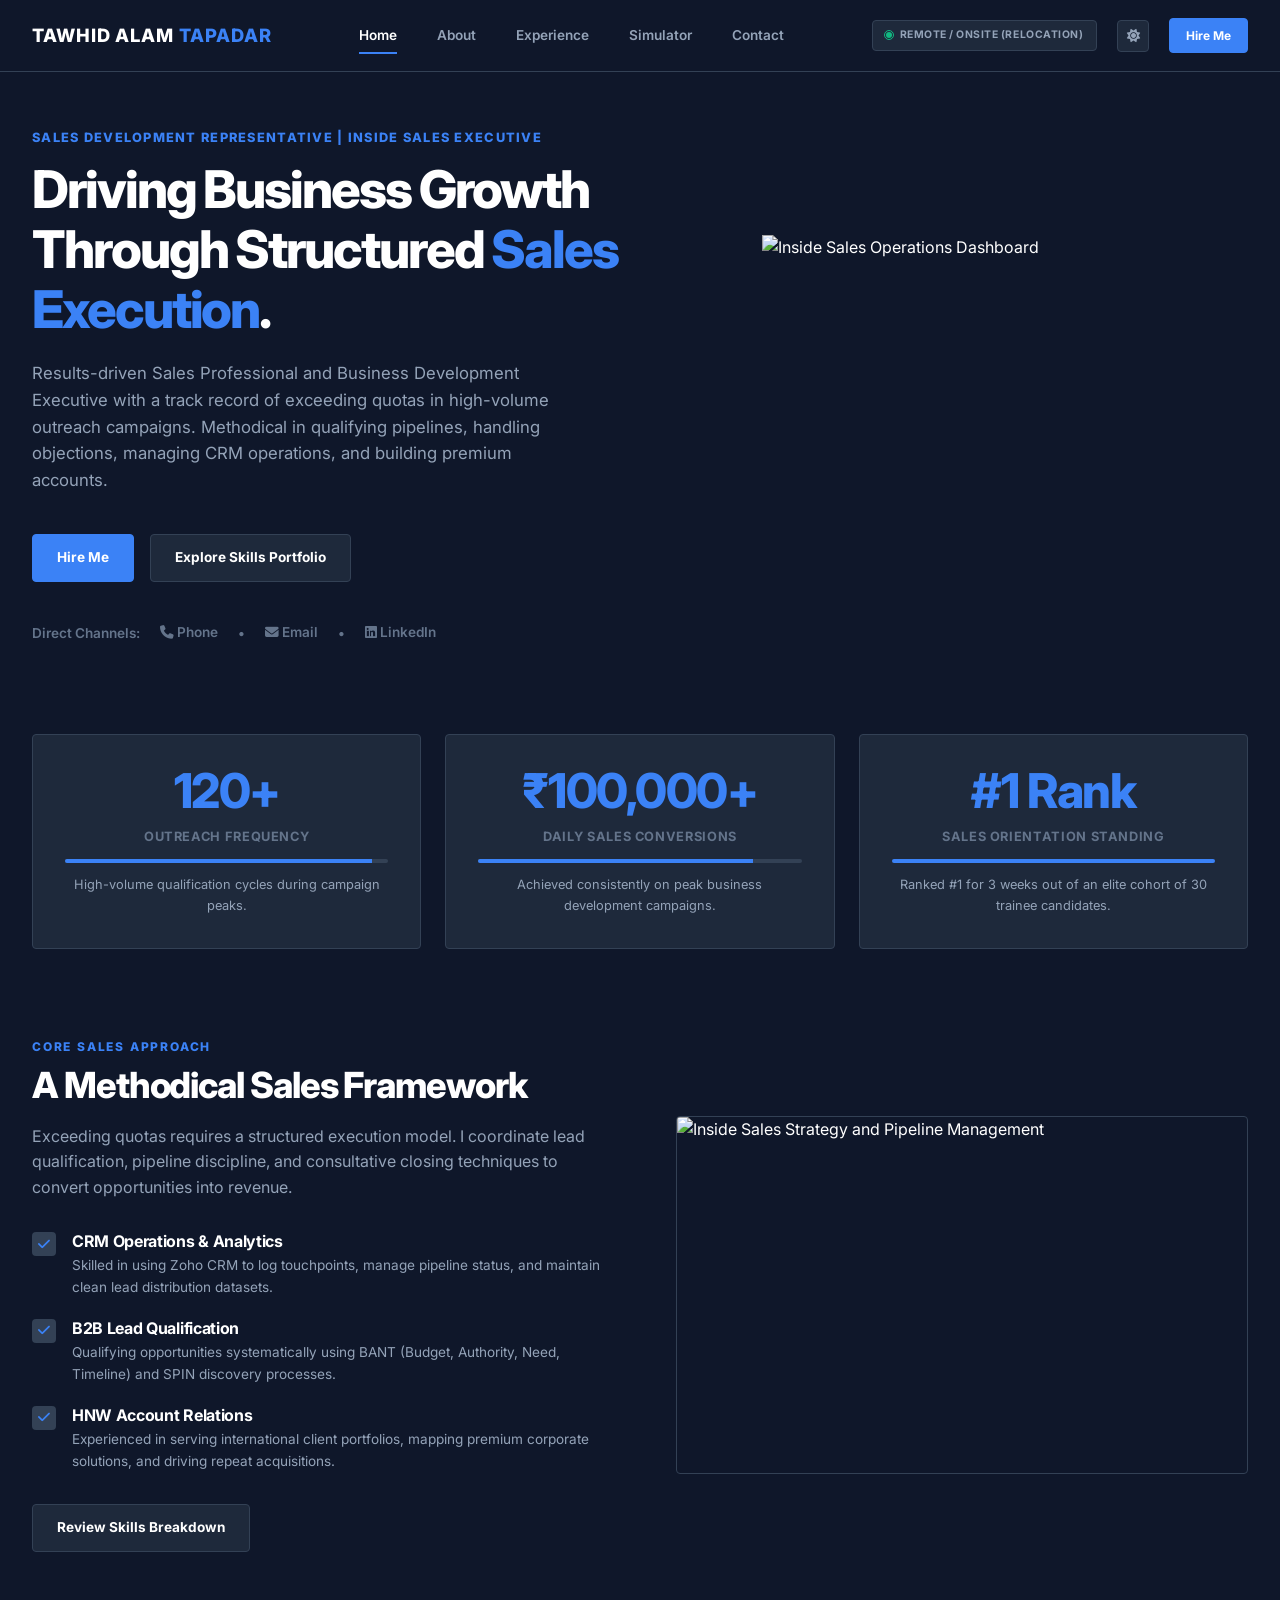
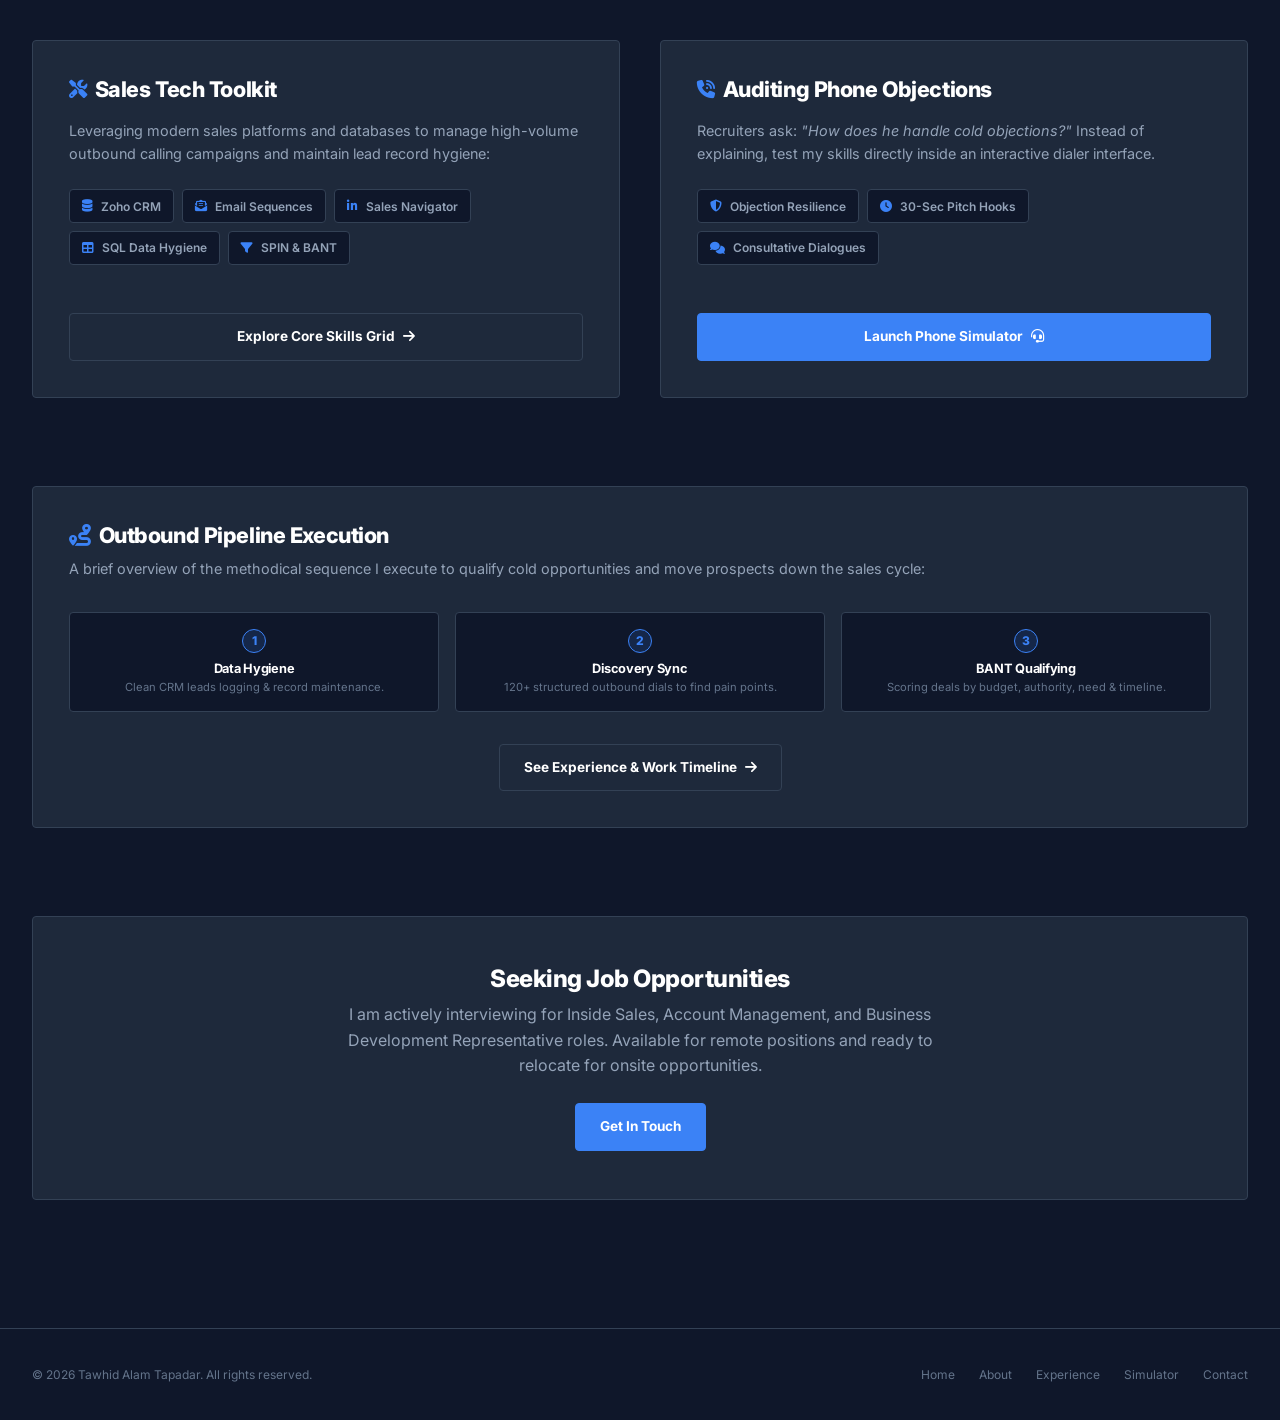
==== commit b1e1949f: "Initial portfolio upload" ====
--- a/index.html
+++ b/index.html
@@ -14,6 +14,9 @@
     <meta name="description" content="Portfolio of Tawhid Alam Tapadar, an Inside Sales Executive & Business Development Representative available for remote and onsite opportunities. Profile highlights pipeline management, CRM proficiency, and consultative selling.">
     <meta name="keywords" content="Inside Sales, Business Development Representative, SDR, Zoho CRM, BANT, SPIN, Outbound Sales, Recruiting, Tawhid Alam Tapadar">
     
+    <!-- Favicon -->
+    <link rel="icon" type="image/svg+xml" href="data:image/svg+xml,%3Csvg xmlns='http://www.w3.org/2000/svg' viewBox='0 0 24 24' fill='%233b82f6'%3E%3Cpath d='M12 2C6.48 2 2 6.48 2 12s4.48 10 10 10 10-4.48 10-10S17.52 2 12 2zm0 18c-4.41 0-8-3.59-8-8s3.59-8 8-8 8 3.59 8 8-3.59 8-8 8zm0-14c-3.31 0-6 2.69-6 6s2.69 6 6 6 6-2.69 6-6-2.69-6-6-6zm0 10c-2.21 0-4-1.79-4-4s1.79-4 4-4 4 1.79 4 4-1.79 4-4 4z'/%3E%3C/svg%3E">
+    
     <!-- Stylesheets -->
     <link rel="stylesheet" href="https://cdnjs.cloudflare.com/ajax/libs/font-awesome/6.4.0/css/all.min.css">
     <link rel="stylesheet" href="./styles.css">
@@ -95,7 +98,7 @@
             </div>
             
             <div class="hero-visual">
-                <img src="https://placehold.co/600x400/1e293b/3b82f6?text=Sales+Operations+Dashboard" alt="Inside Sales Operations Portfolio" class="preview-img">
+                <img src="https://images.unsplash.com/photo-1551288049-bebda4e38f71?auto=format&fit=crop&w=800&q=80" alt="Inside Sales Operations Dashboard" class="preview-img">
             </div>
         </section>
 
@@ -162,7 +165,7 @@
             </div>
             <div class="home-split-preview">
                 <div class="preview-img-container">
-                    <img src="https://placehold.co/600x400/1e293b/94a3b8?text=Inside+Sales+Account+Management" alt="Inside Sales Strategy" class="preview-img">
+                    <img src="https://images.unsplash.com/photo-1460925895917-afdab827c52f?auto=format&fit=crop&w=800&q=80" alt="Inside Sales Strategy and Pipeline Management" class="preview-img">
                 </div>
             </div>
         </section>
--- a/styles.css
+++ b/styles.css
@@ -290,7 +290,7 @@
     flex-direction: column;
     gap: 1.5rem;
     box-shadow: -5px 0 15px rgba(0,0,0,0.15);
-    transition: right 0.3s ease;
+    transition: right 0.3s ease, background-color var(--transition-normal), border-color var(--transition-normal);
 }
 
 .mobile-nav-overlay.active {
@@ -362,7 +362,7 @@
     padding: 2.25rem;
     position: relative;
     overflow: hidden;
-    transition: border-color var(--transition-normal), transform var(--transition-normal), box-shadow var(--transition-normal);
+    transition: background-color var(--transition-normal), border-color var(--transition-normal), color var(--transition-normal), transform var(--transition-normal), box-shadow var(--transition-normal);
 }
 
 .glass-card::before {
@@ -1579,6 +1579,7 @@
     padding: 2.25rem 0;
     background-color: rgba(var(--bg-color), 0.5);
     margin-top: 4rem;
+    transition: background-color var(--transition-normal), border-color var(--transition-normal);
 }
 
 .footer-container {
@@ -1623,8 +1624,8 @@
 
 .fade-up-trigger {
     opacity: 0;
-    transform: translateY(15px);
-    transition: opacity 0.5s cubic-bezier(0.16, 1, 0.3, 1), transform 0.5s cubic-bezier(0.16, 1, 0.3, 1);
+    transform: translateY(20px);
+    transition: opacity 0.8s cubic-bezier(0.16, 1, 0.3, 1), transform 0.8s cubic-bezier(0.16, 1, 0.3, 1);
 }
 
 .fade-up-trigger.visible {
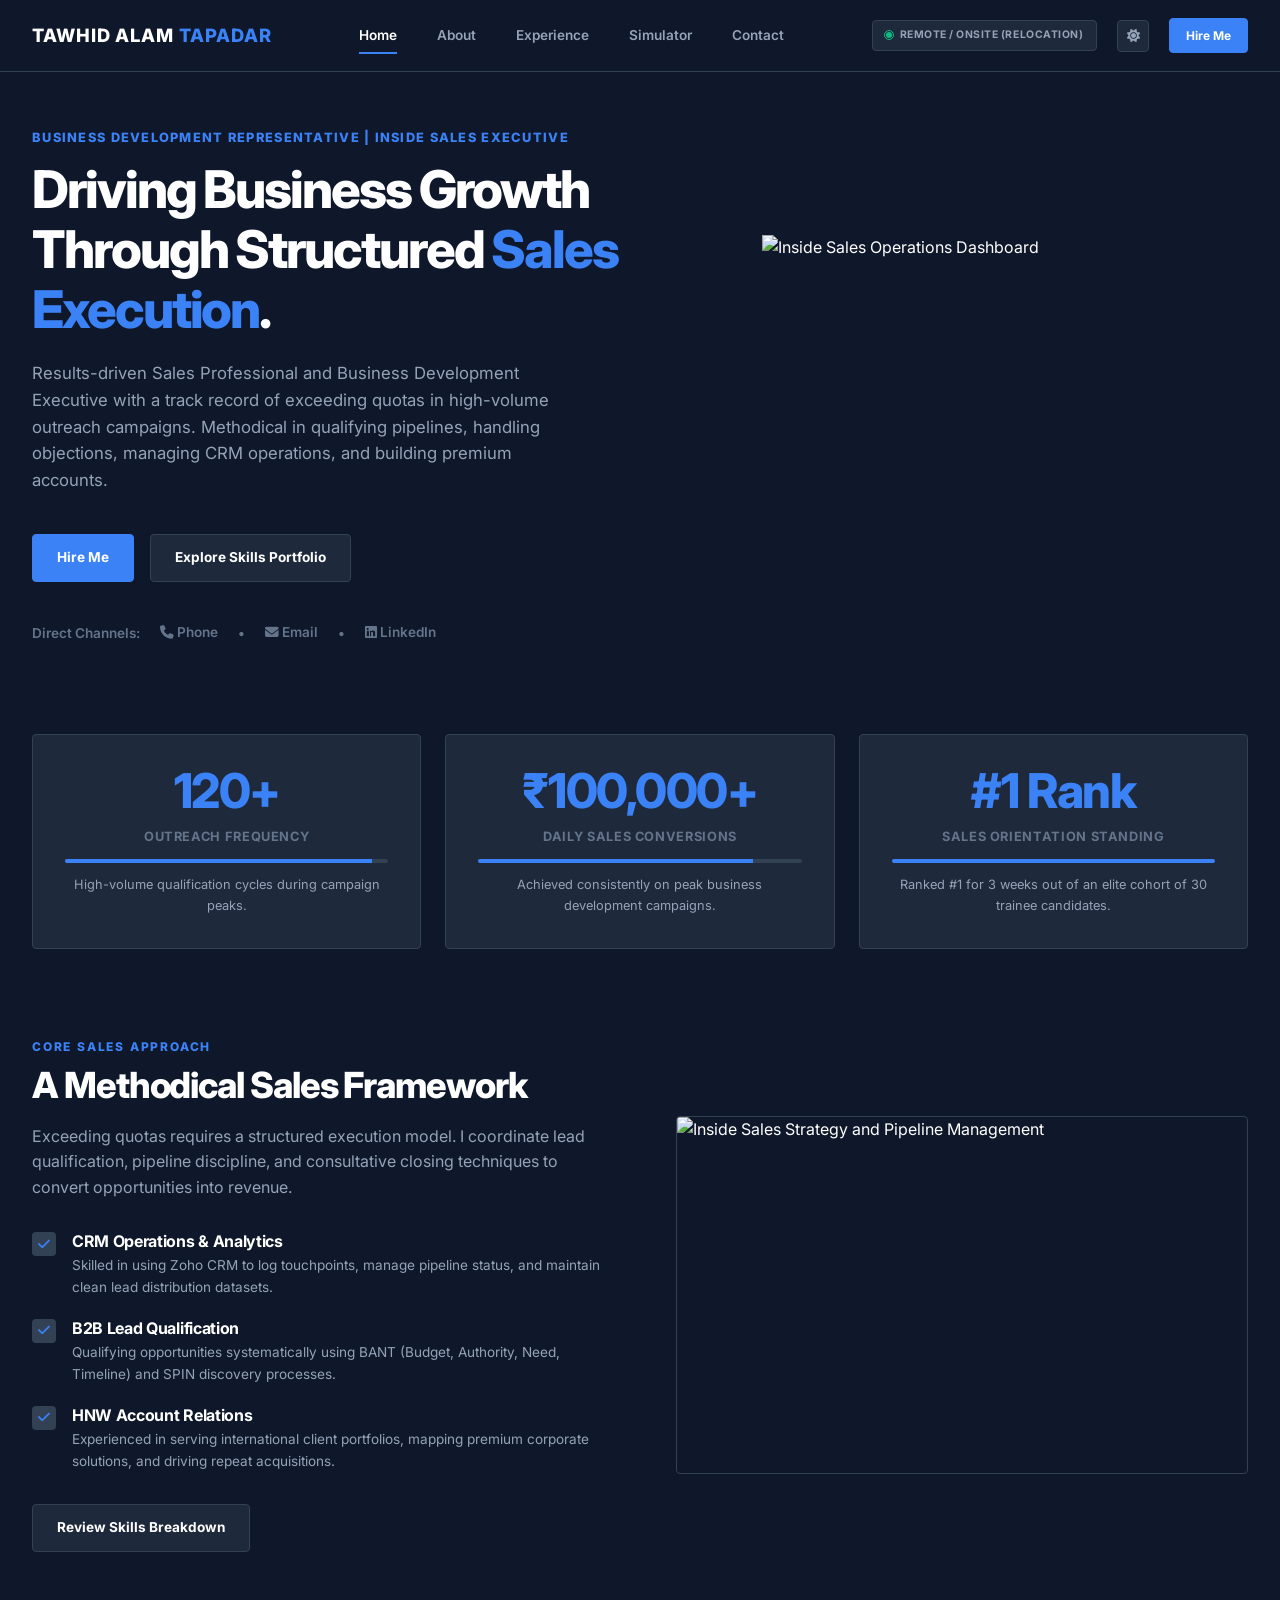
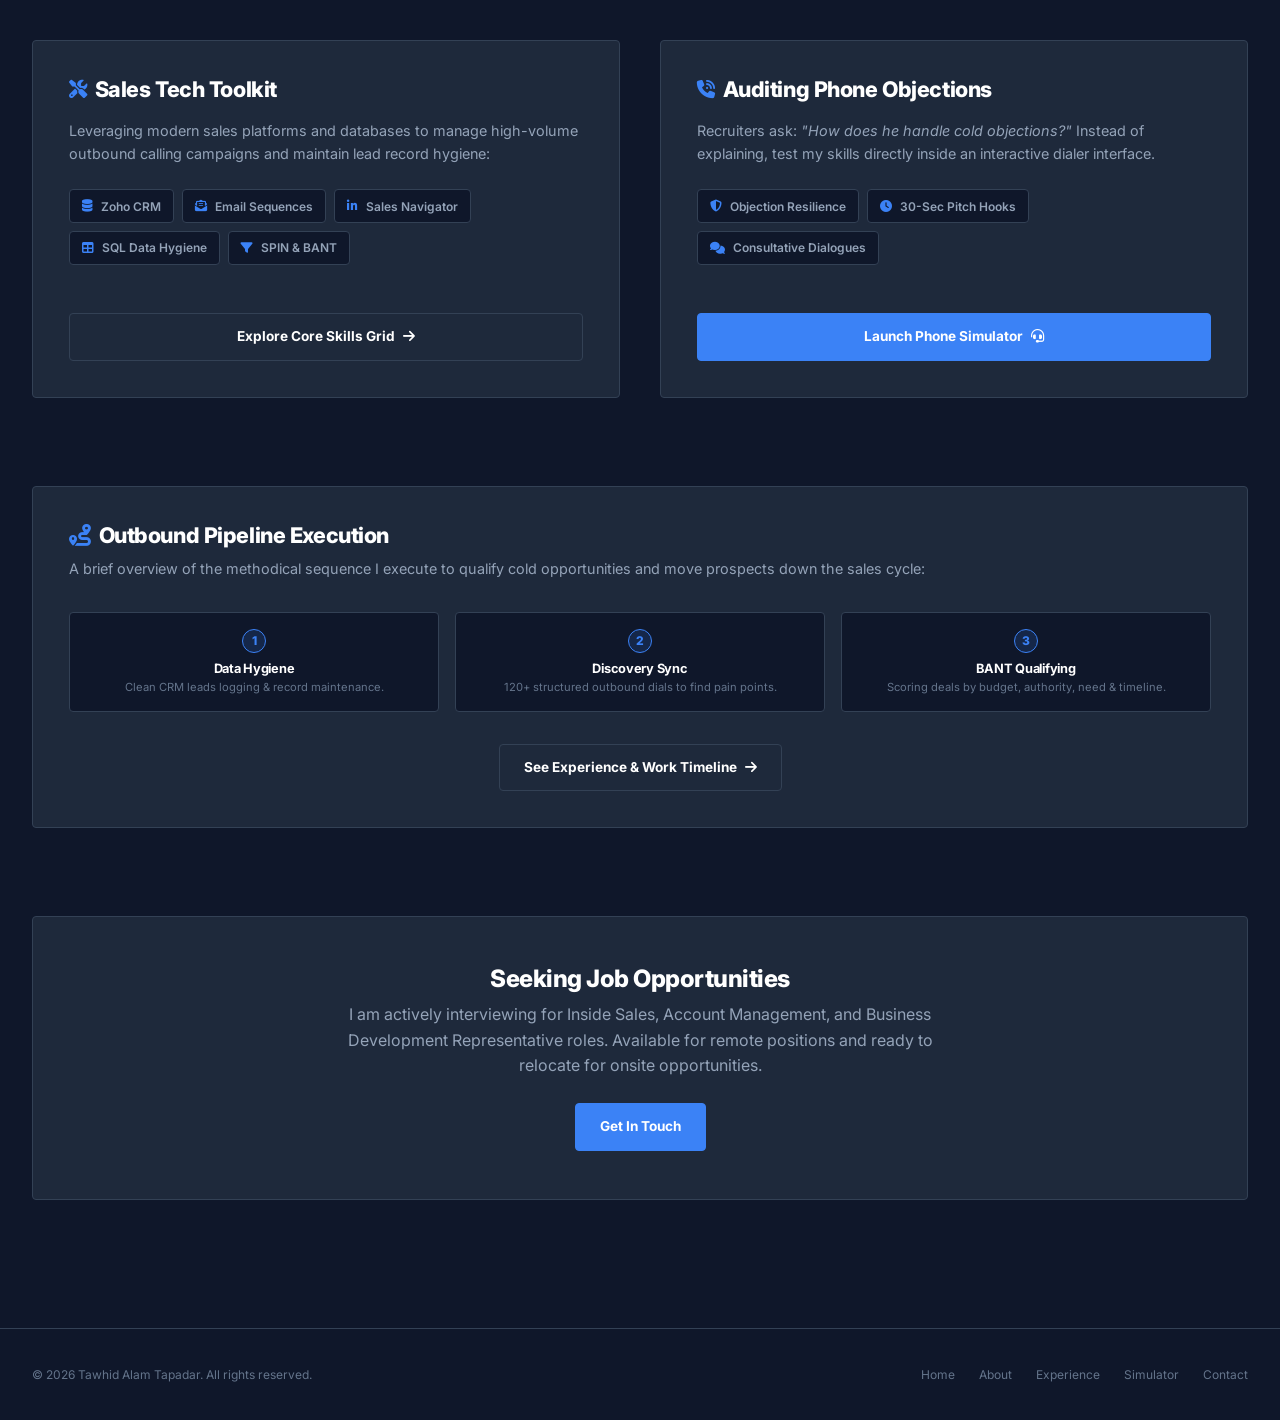
==== commit e3c8dde7: "Update hero tag for sales position description" ====
--- a/index.html
+++ b/index.html
@@ -13,10 +13,55 @@
     <!-- SEO Optimization -->
     <meta name="description" content="Portfolio of Tawhid Alam Tapadar, an Inside Sales Executive & Business Development Representative available for remote and onsite opportunities. Profile highlights pipeline management, CRM proficiency, and consultative selling.">
     <meta name="keywords" content="Inside Sales, Business Development Representative, SDR, Zoho CRM, BANT, SPIN, Outbound Sales, Recruiting, Tawhid Alam Tapadar">
+    <meta name="robots" content="index, follow">
+    
+    <!-- Open Graph / Facebook -->
+    <meta property="og:type" content="website">
+    <meta property="og:url" content="https://tawhidalamtapadar.github.io/tawhidalam/index.html">
+    <meta property="og:title" content="Tawhid Alam Tapadar | Inside Sales Executive & Business Development Representative">
+    <meta property="og:description" content="Portfolio of Tawhid Alam Tapadar, an Inside Sales Executive & Business Development Representative available for remote and onsite opportunities. Profile highlights pipeline management, CRM proficiency, and consultative selling.">
+    <meta property="og:image" content="https://tawhidalamtapadar.github.io/tawhidalam/profile.jpeg">
+
+    <!-- Twitter -->
+    <meta property="twitter:card" content="summary_large_image">
+    <meta property="twitter:url" content="https://tawhidalamtapadar.github.io/tawhidalam/index.html">
+    <meta property="twitter:title" content="Tawhid Alam Tapadar | Inside Sales Executive & Business Development Representative">
+    <meta property="twitter:description" content="Portfolio of Tawhid Alam Tapadar, an Inside Sales Executive & Business Development Representative available for remote and onsite opportunities. Profile highlights pipeline management, CRM proficiency, and consultative selling.">
+    <meta property="twitter:image" content="https://tawhidalamtapadar.github.io/tawhidalam/profile.jpeg">
+
+    <!-- Canonical Link -->
+    <link rel="canonical" href="https://tawhidalamtapadar.github.io/tawhidalam/index.html">
+
+    <!-- JSON-LD Structured Data -->
+    <script type="application/ld+json">
+    {
+      "@context": "https://schema.org",
+      "@type": "Person",
+      "name": "Tawhid Alam Tapadar",
+      "jobTitle": "Inside Sales Executive & Business Development Representative",
+      "url": "https://tawhidalamtapadar.github.io/tawhidalam/",
+      "image": "https://tawhidalamtapadar.github.io/tawhidalam/profile.jpeg",
+      "address": {
+        "@type": "PostalAddress",
+        "addressLocality": "Karimganj",
+        "addressRegion": "Assam",
+        "addressCountry": "India"
+      },
+      "knowsAbout": [
+        "Inside Sales",
+        "Outbound Calling",
+        "Business Development",
+        "CRM Operations",
+        "BANT Lead Qualification",
+        "SPIN Discovery Process",
+        "Sales Navigator",
+        "Account Relations"
+      ]
+    }
+    </script>
     
     <!-- Favicon -->
     <link rel="icon" type="image/svg+xml" href="data:image/svg+xml,%3Csvg xmlns='http://www.w3.org/2000/svg' viewBox='0 0 24 24' fill='%233b82f6'%3E%3Cpath d='M12 2C6.48 2 2 6.48 2 12s4.48 10 10 10 10-4.48 10-10S17.52 2 12 2zm0 18c-4.41 0-8-3.59-8-8s3.59-8 8-8 8 3.59 8 8-3.59 8-8 8zm0-14c-3.31 0-6 2.69-6 6s2.69 6 6 6 6-2.69 6-6-2.69-6-6-6zm0 10c-2.21 0-4-1.79-4-4s1.79-4 4-4 4 1.79 4 4-1.79 4-4 4z'/%3E%3C/svg%3E">
-    
     <!-- Stylesheets -->
     <link rel="stylesheet" href="https://cdnjs.cloudflare.com/ajax/libs/font-awesome/6.4.0/css/all.min.css">
     <link rel="stylesheet" href="./styles.css">
@@ -72,7 +117,7 @@
         <!-- Hero Section -->
         <section class="hero-grid">
             <div class="hero-content">
-                <span class="hero-tag">Sales Development Representative | Inside Sales Executive</span>
+                <span class="hero-tag">Business Development Representative | Inside Sales Executive</span>
                 <h1 class="hero-title">Driving Business Growth Through Structured <span class="highlight-text">Sales Execution</span>.</h1>
                 <p class="hero-description">
                     Results-driven Sales Professional and Business Development Executive with a track record of exceeding quotas in high-volume outreach campaigns. Methodical in qualifying pipelines, handling objections, managing CRM operations, and building premium accounts.
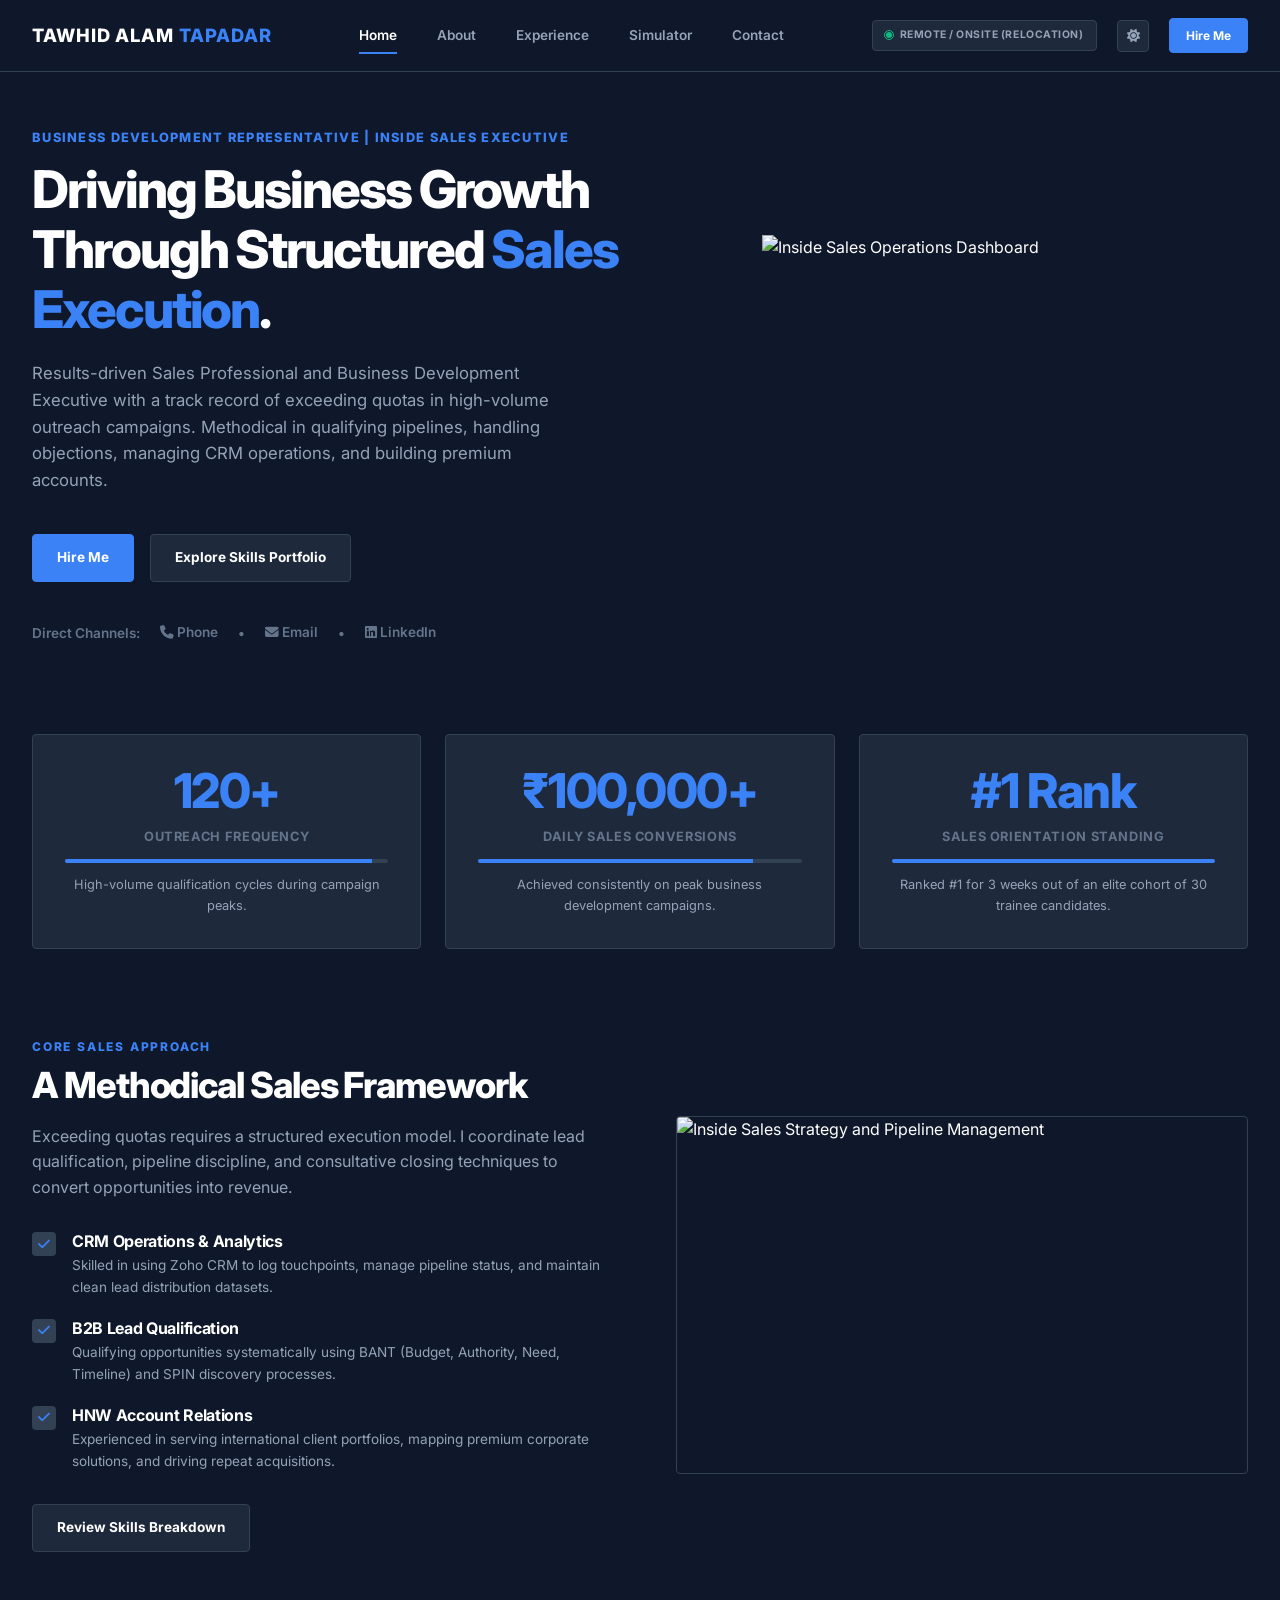
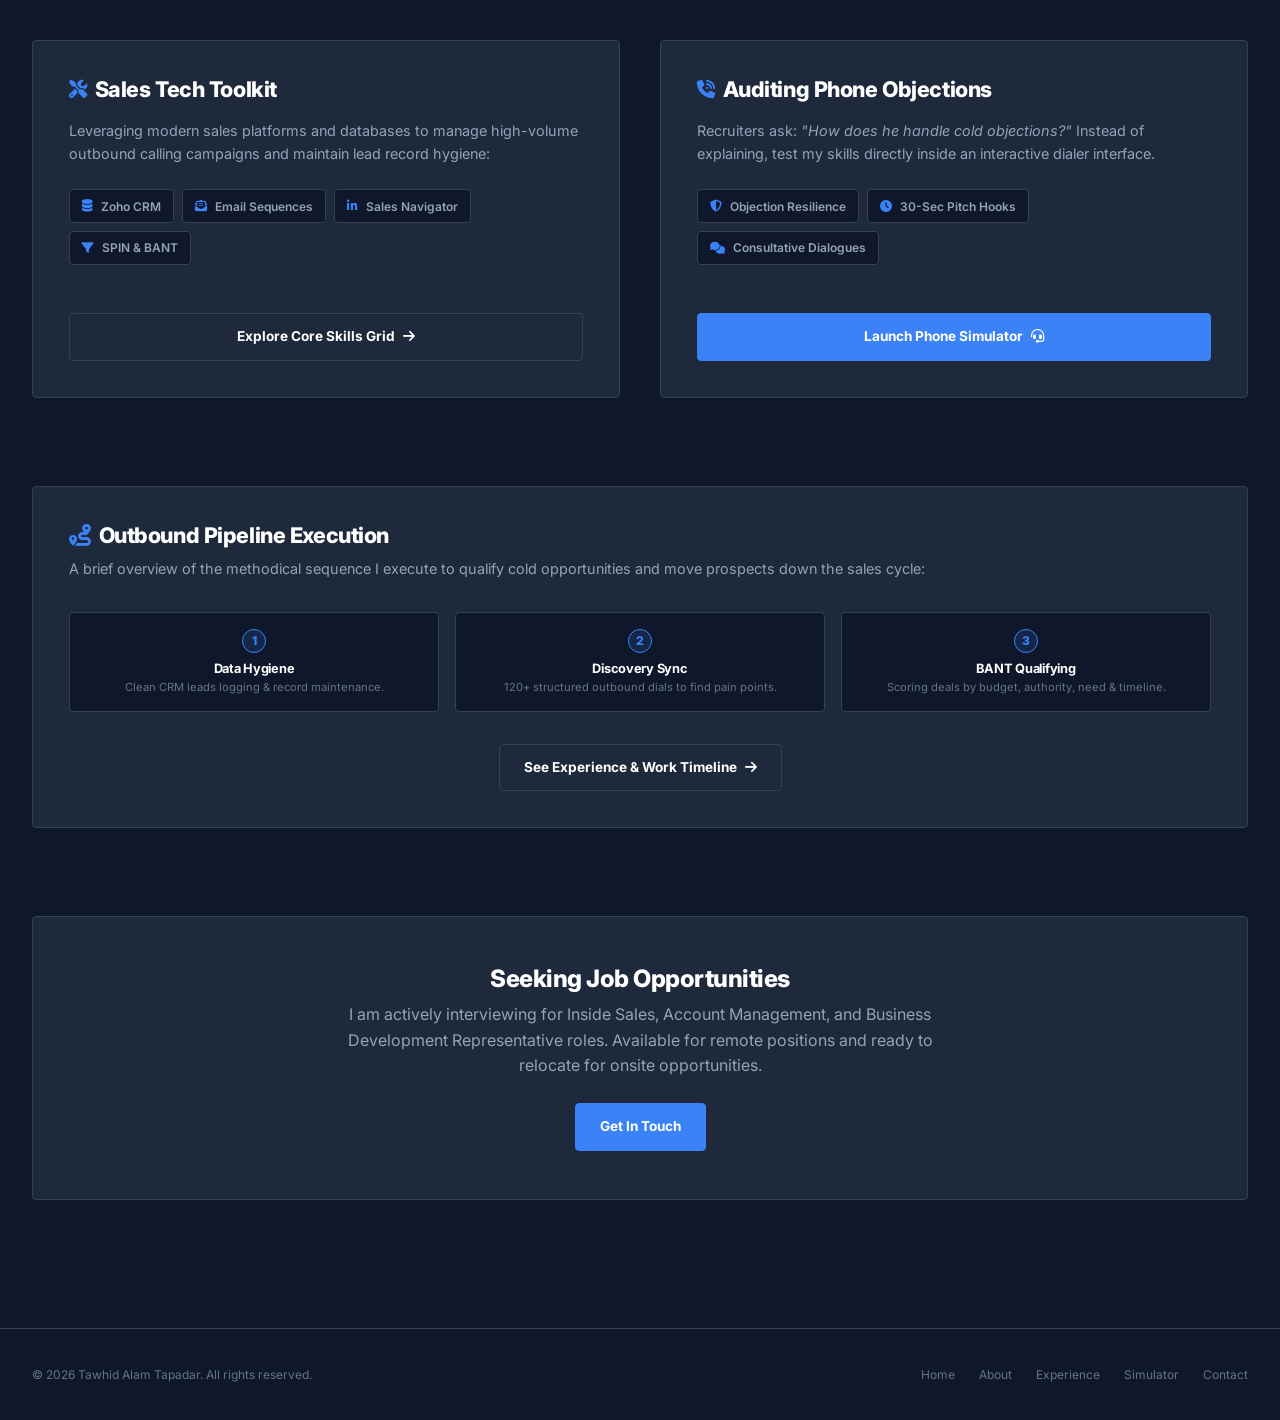
==== commit bb8d3f5c: "Update index.html" ====
--- a/index.html
+++ b/index.html
@@ -228,7 +228,7 @@
                         <span class="teaser-tag"><i class="fa-solid fa-database"></i> Zoho CRM</span>
                         <span class="teaser-tag"><i class="fa-solid fa-envelope-open-text"></i> Email Sequences</span>
                         <span class="teaser-tag"><i class="fa-brands fa-linkedin-in"></i> Sales Navigator</span>
-                        <span class="teaser-tag"><i class="fa-solid fa-table"></i> SQL Data Hygiene</span>
+                        
                         <span class="teaser-tag"><i class="fa-solid fa-filter"></i> SPIN & BANT</span>
                     </div>
                 </div>
